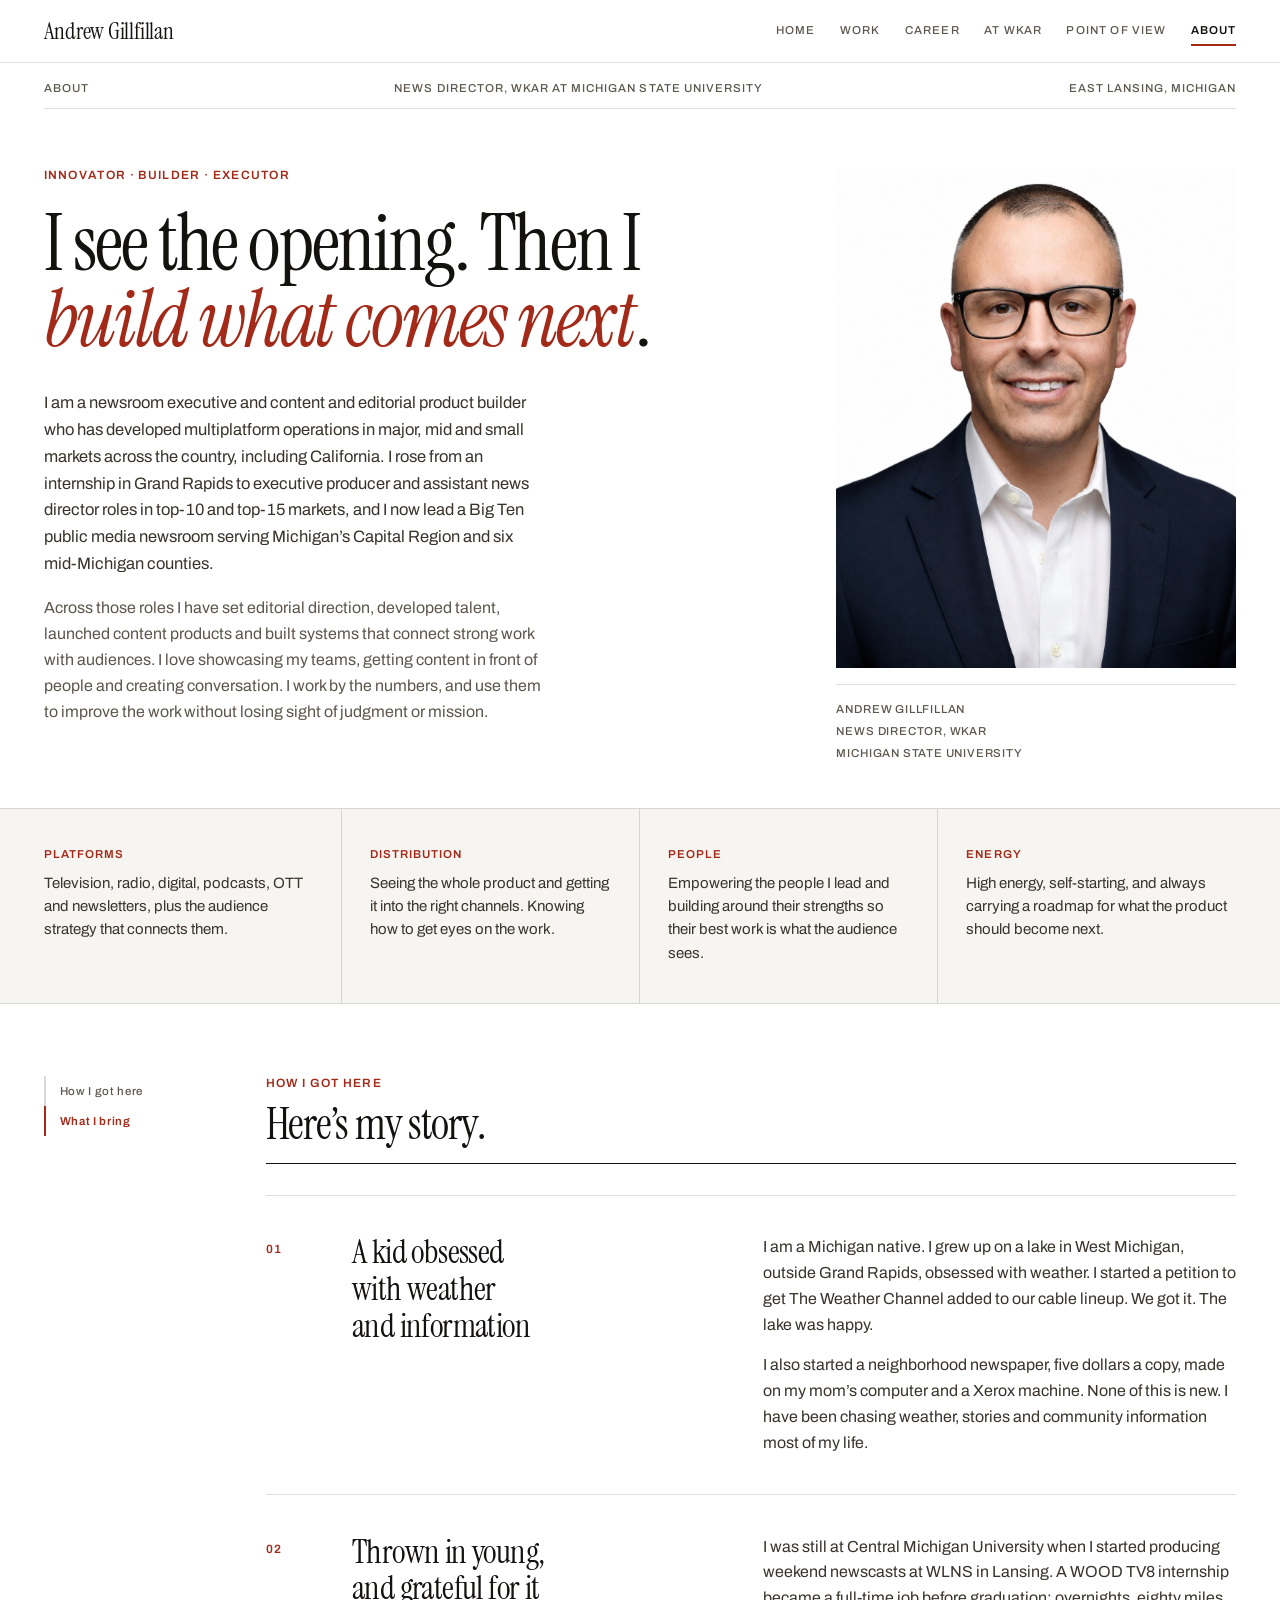
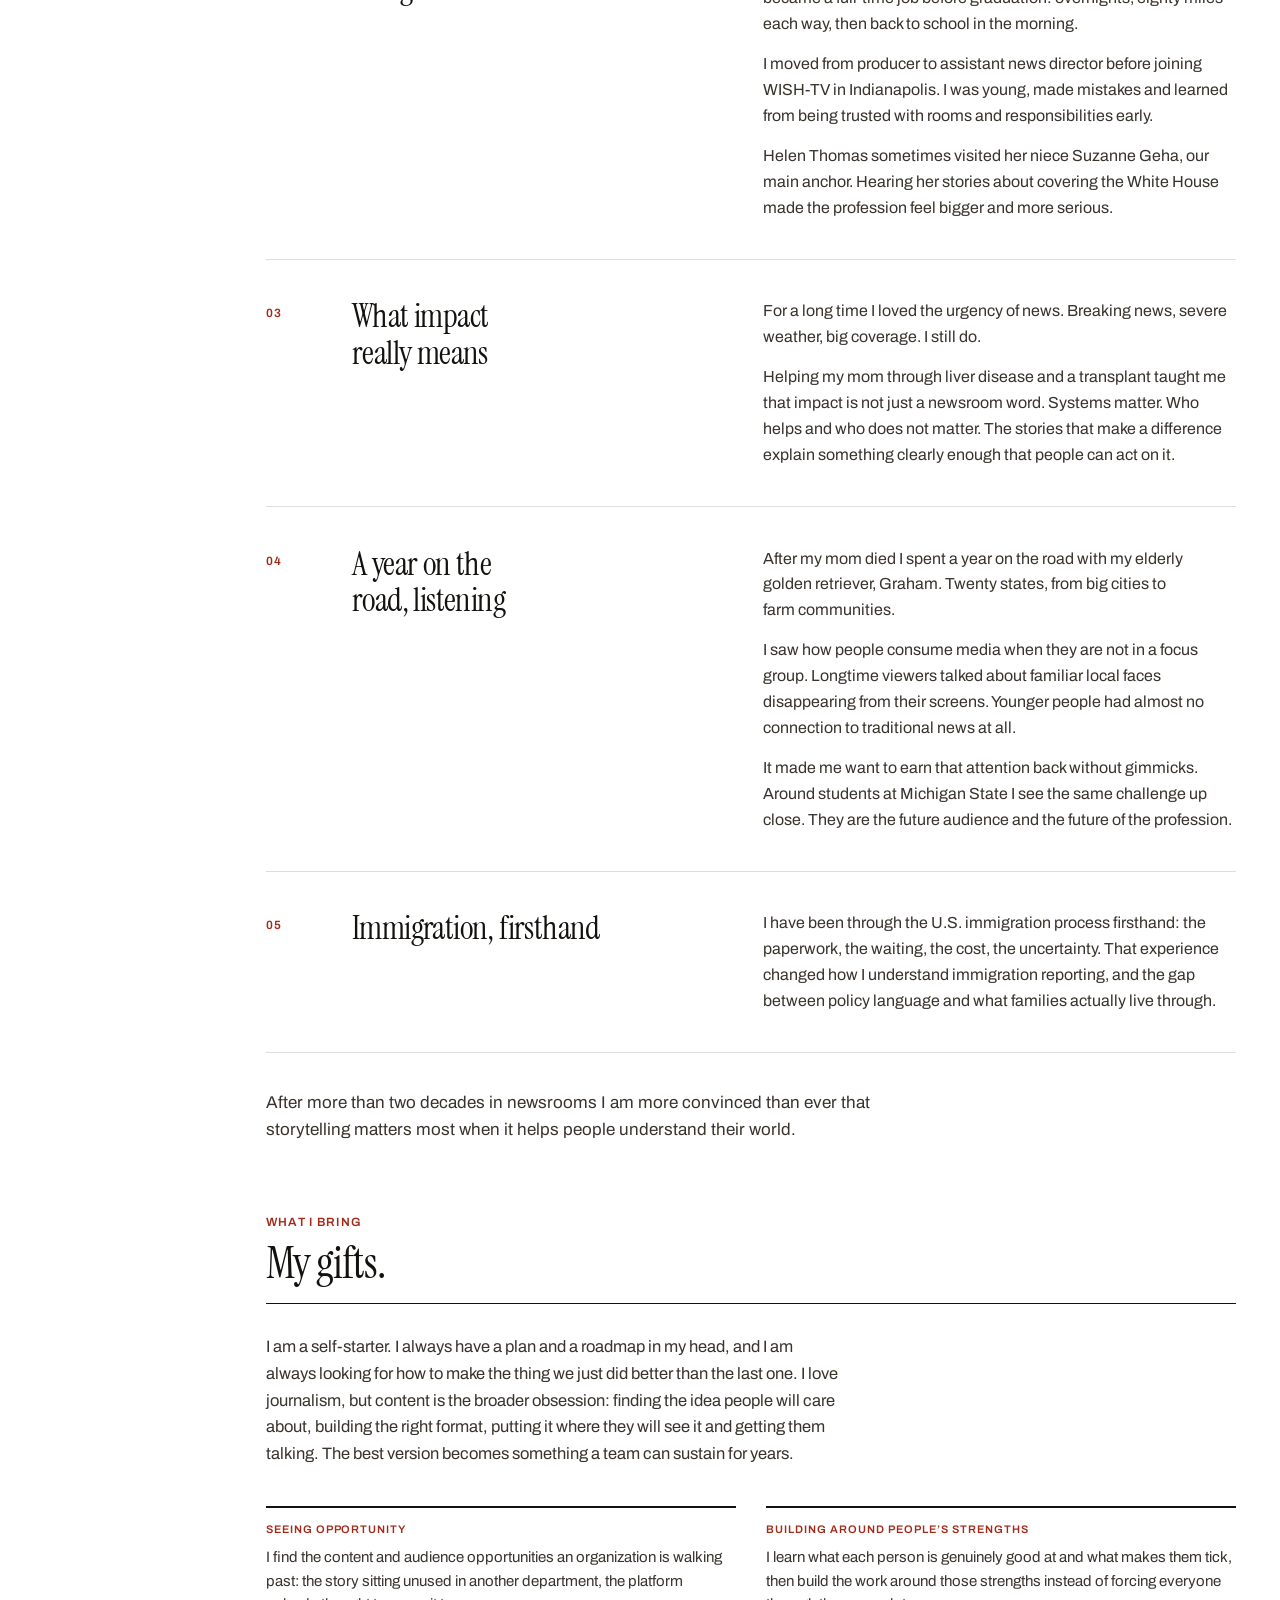
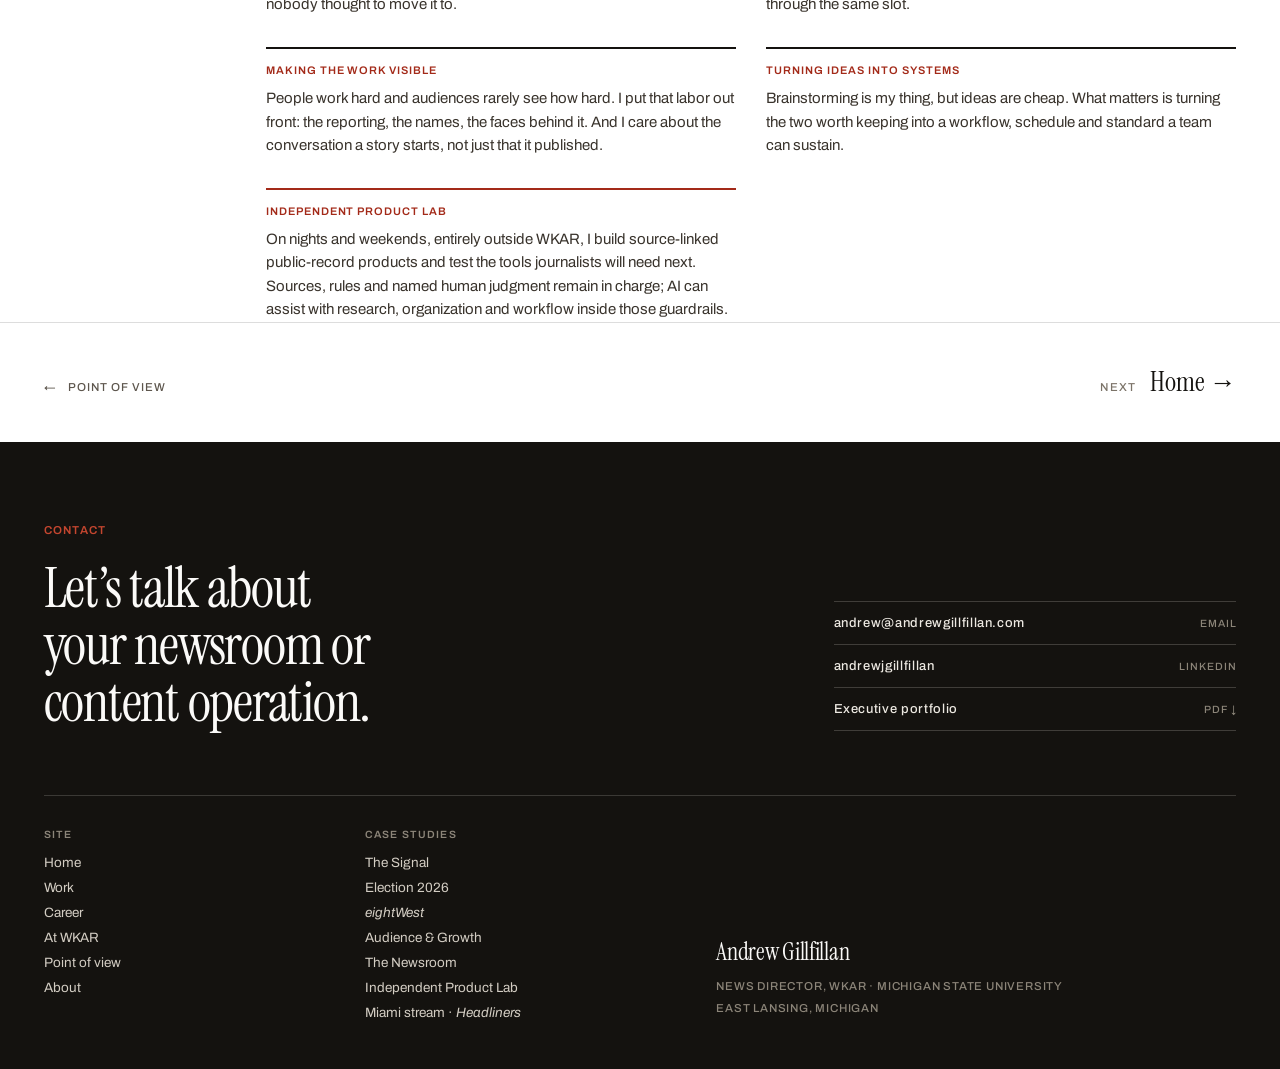
==== about.html @ c8087a28 "Fix silent rendering bugs and cut image weight by 65% Bugs that rendered wrong without throwing any " ====
<!DOCTYPE html>

<html lang="en">
<head>
<meta charset="utf-8"/>
<meta content="width=device-width, initial-scale=1" name="viewport"/>
<title>About Andrew Gillfillan | Content &amp; Editorial Product Leader</title>
<meta content="Andrew (Andy) Gillfillan is a newsroom executive and content and editorial product leader with more than two decades building products, teams and audiences." name="description"/>
<meta content="Andrew Gillfillan" name="author"/>
<meta content="#14120F" name="theme-color"/>
<meta content="profile" property="og:type"/>
<meta content="Andrew Gillfillan" property="og:site_name"/>
<meta content="About Andrew Gillfillan | Content &amp; Editorial Product Leader" property="og:title"/>
<meta content="Newsroom executive and content and editorial product leader who turns ideas into durable shows, streams, newsletters, teams and audience systems." property="og:description"/>
<meta content="https://raw.githubusercontent.com/grahamandgoldadmin/andrewgillfillan-com/main/assets/social/andrew-gillfillan-share.jpg" property="og:image"/>
<meta content="summary_large_image" name="twitter:card"/>
<link href="favicon.svg" rel="icon" type="image/svg+xml"/>
<link href="https://fonts.googleapis.com" rel="preconnect"/>
<link crossorigin="" href="https://fonts.gstatic.com" rel="preconnect"/>
<link href="https://fonts.googleapis.com/css2?family=Instrument+Serif:ital@0;1&amp;family=Archivo:wght@400;500;600&amp;display=swap" rel="stylesheet"/>
<style>
*{box-sizing:border-box}
html,body{margin:0;padding:0}
html{scroll-behavior:smooth}
body{background:#fff;color:#14120F;font-family:Archivo,Helvetica,Arial,sans-serif;-webkit-font-smoothing:antialiased;text-rendering:optimizeLegibility}
img{display:block;max-width:100%}
a{color:inherit;text-decoration:none;transition:color .2s ease,border-color .2s ease,opacity .2s ease}
a:hover{color:#A32A19}
nav::-webkit-scrollbar{display:none}
::selection{background:#14120F;color:#fff}
a:focus-visible,button:focus-visible,[role=button]:focus-visible{outline:3px solid #A32A19;outline-offset:3px}
@media (prefers-reduced-motion: reduce){html{scroll-behavior:auto}}
</style>
<meta content="index,follow,max-image-preview:large,max-snippet:-1" name="robots"/>
<meta content="Andrew Gillfillan, Andy Gillfillan, newsroom executive, news director, content strategy, content product builder, editorial product builder, audience development, multiplatform distribution, newsroom leadership, digital growth, newsletters, streaming news, public media, WKAR, Michigan State University" name="keywords"/>
<link href="https://www.andrewgillfillan.com/about.html" rel="canonical"/>
<meta content="https://www.andrewgillfillan.com/about.html" property="og:url"/>
<meta content="en_US" property="og:locale"/>
<meta content="Andrew Gillfillan with breaking-news coverage from Florida, California and Miami" property="og:image:alt"/>
<meta content="About Andrew Gillfillan | Content &amp; Editorial Product Leader" name="twitter:title"/>
<meta content="Newsroom executive and content and editorial product leader who turns ideas into durable shows, streams, newsletters, teams and audience systems." name="twitter:description"/>
<meta content="https://raw.githubusercontent.com/grahamandgoldadmin/andrewgillfillan-com/main/assets/social/andrew-gillfillan-share.jpg" name="twitter:image"/>
<link href="apple-touch-icon.png" rel="apple-touch-icon" sizes="180x180"/>
<link href="site.webmanifest" rel="manifest"/>
<link href="assets/mobile-site.css?v=2" rel="stylesheet"/>
<script type="application/ld+json">{"@context":"https://schema.org","@type":"ProfilePage","@id":"https://www.andrewgillfillan.com/about.html#profile","url":"https://www.andrewgillfillan.com/about.html","name":"About Andrew Gillfillan","dateModified":"2026-08-24","inLanguage":"en-US","mainEntity":{"@type":"Person","@id":"https://www.andrewgillfillan.com/#andrew-gillfillan","name":"Andrew Gillfillan","alternateName":["Andy Gillfillan","Andrew J. Gillfillan"],"givenName":"Andrew","jobTitle":["News Director","Newsroom Executive","Content and Editorial Product Builder"],"email":"mailto:andrew@andrewgillfillan.com","url":"https://www.andrewgillfillan.com/","image":"https://www.andrewgillfillan.com/assets/andrew/headshot-web.jpg","description":"Newsroom executive and content and editorial product leader with more than two decades building durable shows, streams, newsletters, teams, audience strategies and reporting products.","sameAs":["https://www.linkedin.com/in/andrewjgillfillan"],"worksFor":{"@type":"Organization","name":"WKAR at Michigan State University","parentOrganization":{"@type":"CollegeOrUniversity","name":"Michigan State University"}},"alumniOf":{"@type":"CollegeOrUniversity","name":"Central Michigan University"},"address":{"@type":"PostalAddress","addressLocality":"East Lansing","addressRegion":"MI","addressCountry":"US"},"hasOccupation":[{"@type":"Occupation","name":"News Director"},{"@type":"Occupation","name":"Newsroom Executive"},{"@type":"Occupation","name":"Content and Editorial Product Builder"}],"knowsAbout":["Content strategy","Content product development","Editorial product development","Multiplatform distribution","Audience development","Digital audience growth","Newsroom leadership","Newsroom transformation","Editorial operations","Talent development","Newsletter strategy","Streaming news","Election coverage","Breaking news","Public media","Data journalism","Public-record systems"]}}</script>
<meta content="Andrew Gillfillan with breaking-news coverage from Florida, California and Miami" name="twitter:image:alt"/><meta content="https://raw.githubusercontent.com/grahamandgoldadmin/andrewgillfillan-com/main/assets/social/andrew-gillfillan-share.jpg" property="og:image:secure_url"/><meta content="1200" property="og:image:width"/><meta content="630" property="og:image:height"/><meta content="image/jpeg" property="og:image:type"/><style id="ag-production-styles">.ag-skip-link:focus{left:clamp(18px,3.4vw,64px)!important;top:11px!important}
@media(max-width:700px){[data-section-nav]{display:none!important}}
@media(max-width:700px){.ag-primary-nav-shell{flex-wrap:wrap!important;align-items:flex-end!important;gap:3px!important;padding-top:12px!important;min-height:0!important}.ag-primary-nav-shell>a{width:100%;font-size:20px!important}.ag-primary-nav{width:100%;justify-content:space-between!important;gap:0!important;overflow:visible!important;font-size:9px!important;letter-spacing:.055em!important}.ag-primary-nav a{padding:9px 1px 10px!important}.ag-primary-nav-shell::after{display:none!important}.ag-page-meta,.ag-election-attributes{display:none!important}}
@media(max-width:700px){.ag-about-summary{display:none!important}.ag-about-hero-copy p:nth-of-type(3){display:none!important}.ag-about-story-item p:nth-of-type(n+2){display:none!important}.ag-about-story-item{padding:22px 0!important}.ag-about-story-list{margin-top:18px!important}.ag-about-gifts{padding-top:38px!important}.ag-about-gifts-grid{grid-template-columns:1fr 1fr!important;gap:18px 16px!important}.ag-about-gifts-grid>div{padding-top:11px!important}.ag-about-gifts-grid>div p:last-child{font-size:13.5px!important;line-height:1.48!important}.ag-about-contact{padding-top:42px!important}}
.ag-hover-1:hover{color:#A32A19}
.ag-hover-2:hover{color:#A32A19}
.ag-hover-3:hover{color:#A32A19}
.ag-hover-4:hover{color:#A32A19}
.ag-hover-5:hover{color:#A32A19}
.ag-hover-6:hover{color:#A32A19}
.ag-hover-7:hover{color:#A32A19}
.ag-hover-8:hover{color:#A32A19}
.ag-hover-9:hover{color:#A32A19}
.ag-hover-10:hover{color:#A32A19}
.ag-hover-11:hover{color:#A32A19; border-bottom-color:#A32A19}
.ag-hover-12:hover{background:#A32A19}
.ag-hover-13:hover{border-color:#A32A19; color:#A32A19}
.ag-hover-14:hover{border-color:#A32A19; color:#A32A19}
.ag-hover-15:hover{color:#A32A19}
.ag-hover-16:hover{color:#A32A19}
.ag-hover-17:hover{color:#E0785F}
.ag-hover-18:hover{color:#E0785F}
.ag-hover-19:hover{color:#E0785F}
.ag-hover-20:hover{color:#fff}
.ag-hover-21:hover{color:#fff}
.ag-hover-22:hover{color:#fff}
.ag-hover-23:hover{color:#fff}
.ag-hover-24:hover{color:#fff}
.ag-hover-25:hover{color:#fff}
.ag-hover-26:hover{color:#fff}
.ag-hover-27:hover{color:#fff}
.ag-hover-28:hover{color:#fff}
.ag-hover-29:hover{color:#fff}
.ag-hover-30:hover{color:#fff}
.ag-hover-31:hover{color:#fff}
.ag-after-1::after{content:''; position:absolute; right:0; top:1px; bottom:1px; width:clamp(0px,4vw,34px); pointer-events:none; background:linear-gradient(to right, rgba(255,255,255,0), rgba(255,255,255,.96))}</style></head>
<body class="ag-page-about">
<header style="position:sticky; top:0; z-index:800; background:rgba(255,255,255,.94); backdrop-filter:saturate(140%) blur(8px); -webkit-backdrop-filter:saturate(140%) blur(8px); border-bottom:1px solid rgba(20,18,15,.14);">
<a class="ag-skip-link" href="#main" style="position:absolute; left:-9999px; top:0; background:#14120F; color:#fff; padding:10px 16px; font-size:12px; letter-spacing:.08em; text-transform:uppercase;">Skip to content</a>
<div class="ag-primary-nav-shell ag-after-1" style="position:relative; max-width:1600px; margin:0 auto; padding:0 clamp(18px,3.4vw,64px); display:flex; align-items:center; justify-content:space-between; gap:clamp(12px,2vw,24px); min-height:62px;">
<a href="index.html" style="font-family:'Instrument Serif',Georgia,serif; font-size:clamp(17px,4.3vw,23px); letter-spacing:-.01em; line-height:1; white-space:nowrap; flex:0 0 auto;">Andrew Gillfillan</a>
<nav aria-label="Primary" class="ag-primary-nav" style="display:flex; align-items:center; gap:clamp(11px,1.9vw,30px); overflow-x:auto; -ms-overflow-style:none; scrollbar-width:none; font-size:11.5px; font-weight:500; letter-spacing:.1em; text-transform:uppercase;">
<a class="ag-hover-1" href="index.html" style="white-space:nowrap; padding:8px 0; border-bottom:2px solid transparent; color:#5D564D;">Home</a>
<a class="ag-hover-2" href="work.html" style="white-space:nowrap; padding:8px 0; border-bottom:2px solid transparent; color:#5D564D;">Work</a>
<a class="ag-hover-4" href="career.html" style="white-space:nowrap; padding:8px 0; border-bottom:2px solid transparent; color:#5D564D;">Career</a>
<a class="ag-hover-3" href="at-wkar.html" style="white-space:nowrap; padding:8px 0; border-bottom:2px solid transparent; color:#5D564D;">At WKAR</a>

<a class="ag-hover-5" href="point-of-view.html" style="white-space:nowrap; padding:8px 0; border-bottom:2px solid transparent; color:#5D564D;">Point of view</a>
<a aria-current="page" class="ag-hover-6" href="about.html" style="white-space:nowrap; padding:8px 0; border-bottom:2px solid #A32A19; color:#14120F; font-weight:600;">About</a>
</nav>
</div>
</header>
<main id="main">
<section style="max-width:1600px; margin:0 auto; padding:clamp(13px,1.5vw,20px) clamp(18px,3.4vw,64px) 0;">
<div class="ag-page-meta" style="display:flex; flex-wrap:wrap; justify-content:space-between; gap:10px 28px; padding-bottom:14px; border-bottom:1px solid rgba(20,18,15,.14); font-size:11.5px; font-weight:500; letter-spacing:.09em; text-transform:uppercase; color:#5D564D;">
<span>About</span><span>News director, WKAR at Michigan State University</span><span>East Lansing, Michigan</span>
</div>
<div style="display:flex; flex-wrap:wrap; gap:clamp(30px,4.4vw,80px); padding:clamp(34px,4.6vw,76px) 0 clamp(28px,3.4vw,52px); align-items:flex-start;">
<div class="ag-about-hero-copy" style="flex:3 1 480px; min-width:0;">
<p style="margin:0; font-size:12px; font-weight:600; letter-spacing:.11em; text-transform:uppercase; color:#A32A19;">Innovator · Builder · Executor</p>
<h1 style="margin:clamp(16px,1.9vw,28px) 0 0; font-family:'Instrument Serif',Georgia,serif; font-weight:400; font-size:clamp(44px,6.2vw,102px); line-height:.95; letter-spacing:-.024em; text-wrap:balance;">I see the opening. Then I <em style="color:#A32A19;">build what comes next</em>.</h1>
<p style="margin:clamp(22px,2.6vw,36px) 0 0; max-width:56ch; font-size:clamp(16.5px,1.12vw,19.5px); line-height:1.62; color:#39332C; text-wrap:pretty;">I am a newsroom executive and content and editorial product builder who has developed multiplatform operations in major, mid and small markets across the country, including California. I rose from an internship in Grand Rapids to executive producer and assistant news director roles in top-10 and top-15 markets, and I now lead a Big Ten public media newsroom serving Michigan’s Capital Region and six mid-Michigan counties.</p>
<p style="margin:18px 0 0; max-width:56ch; font-size:16px; line-height:1.62; color:#5D564D; text-wrap:pretty;">Across those roles I have set editorial direction, developed talent, launched content products and built systems that connect strong work with audiences. I love showcasing my teams, getting content in front of people and creating conversation. I work by the numbers, and use them to improve the work without losing sight of judgment or mission.</p>
</div>
<div style="flex:2 1 280px; min-width:0; max-width:400px;">
<img alt="Andrew Gillfillan" decoding="async" loading="lazy" src="assets/andrew/headshot-web.jpg" style="width:100%; aspect-ratio:4/5; object-fit:cover; object-position:center 14%;" width="1128" height="1394"/>
<p style="margin:16px 0 0; padding-top:14px; border-top:1px solid rgba(20,18,15,.14); font-size:11.5px; font-weight:500; letter-spacing:.07em; text-transform:uppercase; color:#5D564D; line-height:1.9;">Andrew Gillfillan<br/>News Director, WKAR<br/>Michigan State University</p>
</div>
</div>
</section>
<section class="ag-about-summary" data-reveal="" style="border-top:1px solid rgba(20,18,15,.14); border-bottom:1px solid rgba(20,18,15,.14); background:#F7F5F1;">
<div style="max-width:1600px; margin:0 auto; padding:0 clamp(18px,3.4vw,64px); display:flex; flex-wrap:wrap;">
<div style="flex:1 1 200px; min-width:0; padding:clamp(26px,3vw,44px) clamp(18px,2.2vw,36px) clamp(26px,3vw,44px) 0; border-right:1px solid rgba(20,18,15,.14);">
<p style="margin:0; font-size:11.5px; font-weight:600; letter-spacing:.09em; text-transform:uppercase; color:#A32A19;">Platforms</p>
<p style="margin:12px 0 0; font-size:15px; line-height:1.56; color:#39332C;">Television, radio, digital, podcasts, OTT and newsletters, plus the audience strategy that connects them.</p>
</div>
<div style="flex:1 1 200px; min-width:0; padding:clamp(26px,3vw,44px) clamp(18px,2.2vw,36px); border-right:1px solid rgba(20,18,15,.14);">
<p style="margin:0; font-size:11.5px; font-weight:600; letter-spacing:.09em; text-transform:uppercase; color:#A32A19;">Distribution</p>
<p style="margin:12px 0 0; font-size:15px; line-height:1.56; color:#39332C;">Seeing the whole product and getting it into the right channels. Knowing how to get eyes on the work.</p>
</div>
<div style="flex:1 1 200px; min-width:0; padding:clamp(26px,3vw,44px) clamp(18px,2.2vw,36px); border-right:1px solid rgba(20,18,15,.14);">
<p style="margin:0; font-size:11.5px; font-weight:600; letter-spacing:.09em; text-transform:uppercase; color:#A32A19;">People</p>
<p style="margin:12px 0 0; font-size:15px; line-height:1.56; color:#39332C;">Empowering the people I lead and building around their strengths so their best work is what the audience sees.</p>
</div>
<div style="flex:1 1 200px; min-width:0; padding:clamp(26px,3vw,44px) 0 clamp(26px,3vw,44px) clamp(18px,2.2vw,36px);">
<p style="margin:0; font-size:11.5px; font-weight:600; letter-spacing:.09em; text-transform:uppercase; color:#A32A19;">Energy</p>
<p style="margin:12px 0 0; font-size:15px; line-height:1.56; color:#39332C;">High energy, self-starting, and always carrying a roadmap for what the product should become next.</p>
</div>
</div>
</section>
<div style="max-width:1600px; margin:0 auto; padding:0 clamp(18px,3.4vw,64px); display:flex; flex-wrap:wrap; gap:clamp(28px,3.6vw,68px);">
<nav aria-label="On this page" data-section-nav="" style="flex:0 1 176px; min-width:150px; position:sticky; top:78px; align-self:flex-start; padding-top:clamp(46px,5.6vw,92px); display:flex; flex-direction:column; font-size:11.5px; font-weight:500; letter-spacing:.06em;">
<a class="ag-hover-7" href="#story" style="padding:9px 0 9px 14px; border-left:2px solid rgba(20,18,15,.16); color:#5D564D;">How I got here</a>
<a class="ag-hover-9" href="#gifts" style="padding:9px 0 9px 14px; border-left:2px solid rgba(20,18,15,.16); color:#5D564D;">What I bring</a>
</nav>
<div style="flex:1 1 620px; min-width:0;">
<section id="story" style="padding-top:clamp(46px,5.6vw,92px);">
<div data-reveal="" style="border-bottom:1px solid #14120F; padding-bottom:16px;">
<p style="margin:0; font-size:12px; font-weight:600; letter-spacing:.11em; text-transform:uppercase; color:#A32A19;">How I got here</p>
<h2 style="margin:12px 0 0; font-family:'Instrument Serif',Georgia,serif; font-weight:400; font-size:clamp(30px,3.4vw,52px); line-height:1.04; letter-spacing:-.02em; max-width:24ch; text-wrap:balance;">Here’s my story.</h2>
</div>
<div class="ag-about-story-list" style="margin-top:clamp(20px,2.4vw,32px);">
<div class="ag-about-story-item" data-reveal="" style="display:flex; flex-wrap:wrap; gap:clamp(20px,3vw,52px); padding:clamp(26px,3vw,42px) 0; border-top:1px solid rgba(20,18,15,.14);">
<div style="flex:0 0 auto; width:48px; font-size:12px; font-weight:600; letter-spacing:.09em; color:#A32A19; padding-top:8px;">01</div>
<div style="flex:1 1 240px; min-width:0;"><h3 style="margin:0; font-family:'Instrument Serif',Georgia,serif; font-weight:400; font-size:clamp(24px,2.6vw,38px); line-height:1.1; letter-spacing:-.018em; max-width:18ch; text-wrap:balance;">A kid obsessed with weather and information</h3></div>
<div style="flex:1 1 340px; min-width:0;"><p style="margin:0 0 0; max-width:56ch; font-size:16px; line-height:1.62; color:#39332C; text-wrap:pretty;">I am a Michigan native. I grew up on a lake in West Michigan, outside Grand Rapids, obsessed with weather. I started a petition to get The Weather Channel added to our cable lineup. We got it. The lake was happy.</p><p style="margin:14px 0 0; max-width:56ch; font-size:16px; line-height:1.62; color:#39332C; text-wrap:pretty;">I also started a neighborhood newspaper, five dollars a copy, made on my mom’s computer and a Xerox machine. None of this is new. I have been chasing weather, stories and community information most of my life.</p></div>
</div>
<div class="ag-about-story-item" data-reveal="" style="display:flex; flex-wrap:wrap; gap:clamp(20px,3vw,52px); padding:clamp(26px,3vw,42px) 0; border-top:1px solid rgba(20,18,15,.14);">
<div style="flex:0 0 auto; width:48px; font-size:12px; font-weight:600; letter-spacing:.09em; color:#A32A19; padding-top:8px;">02</div>
<div style="flex:1 1 240px; min-width:0;"><h3 style="margin:0; font-family:'Instrument Serif',Georgia,serif; font-weight:400; font-size:clamp(24px,2.6vw,38px); line-height:1.1; letter-spacing:-.018em; max-width:18ch; text-wrap:balance;">Thrown in young, and grateful for it</h3></div>
<div style="flex:1 1 340px; min-width:0;"><p style="margin:0 0 0; max-width:56ch; font-size:16px; line-height:1.62; color:#39332C; text-wrap:pretty;">I was still at Central Michigan University when I started producing weekend newscasts at WLNS in Lansing. A WOOD TV8 internship became a full-time job before graduation: overnights, eighty miles each way, then back to school in the morning.</p><p style="margin:14px 0 0; max-width:56ch; font-size:16px; line-height:1.62; color:#39332C; text-wrap:pretty;">I moved from producer to assistant news director before joining WISH-TV in Indianapolis. I was young, made mistakes and learned from being trusted with rooms and responsibilities early.</p><p style="margin:14px 0 0; max-width:56ch; font-size:16px; line-height:1.62; color:#39332C; text-wrap:pretty;">Helen Thomas sometimes visited her niece Suzanne Geha, our main anchor. Hearing her stories about covering the White House made the profession feel bigger and more serious.</p></div>
</div>
<div class="ag-about-story-item" data-reveal="" style="display:flex; flex-wrap:wrap; gap:clamp(20px,3vw,52px); padding:clamp(26px,3vw,42px) 0; border-top:1px solid rgba(20,18,15,.14);">
<div style="flex:0 0 auto; width:48px; font-size:12px; font-weight:600; letter-spacing:.09em; color:#A32A19; padding-top:8px;">03</div>
<div style="flex:1 1 240px; min-width:0;"><h3 style="margin:0; font-family:'Instrument Serif',Georgia,serif; font-weight:400; font-size:clamp(24px,2.6vw,38px); line-height:1.1; letter-spacing:-.018em; max-width:18ch; text-wrap:balance;">What impact really means</h3></div>
<div style="flex:1 1 340px; min-width:0;"><p style="margin:0 0 0; max-width:56ch; font-size:16px; line-height:1.62; color:#39332C; text-wrap:pretty;">For a long time I loved the urgency of news. Breaking news, severe weather, big coverage. I still do.</p><p style="margin:14px 0 0; max-width:56ch; font-size:16px; line-height:1.62; color:#39332C; text-wrap:pretty;">Helping my mom through liver disease and a transplant taught me that impact is not just a newsroom word. Systems matter. Who helps and who does not matter. The stories that make a difference explain something clearly enough that people can act on it.</p></div>
</div>
<div class="ag-about-story-item" data-reveal="" style="display:flex; flex-wrap:wrap; gap:clamp(20px,3vw,52px); padding:clamp(26px,3vw,42px) 0; border-top:1px solid rgba(20,18,15,.14);">
<div style="flex:0 0 auto; width:48px; font-size:12px; font-weight:600; letter-spacing:.09em; color:#A32A19; padding-top:8px;">04</div>
<div style="flex:1 1 240px; min-width:0;"><h3 style="margin:0; font-family:'Instrument Serif',Georgia,serif; font-weight:400; font-size:clamp(24px,2.6vw,38px); line-height:1.1; letter-spacing:-.018em; max-width:18ch; text-wrap:balance;">A year on the road, listening</h3></div>
<div style="flex:1 1 340px; min-width:0;"><p style="margin:0 0 0; max-width:56ch; font-size:16px; line-height:1.62; color:#39332C; text-wrap:pretty;">After my mom died I spent a year on the road with my elderly golden retriever, Graham. Twenty states, from big cities to farm communities.</p><p style="margin:14px 0 0; max-width:56ch; font-size:16px; line-height:1.62; color:#39332C; text-wrap:pretty;">I saw how people consume media when they are not in a focus group. Longtime viewers talked about familiar local faces disappearing from their screens. Younger people had almost no connection to traditional news at all.</p><p style="margin:14px 0 0; max-width:56ch; font-size:16px; line-height:1.62; color:#39332C; text-wrap:pretty;">It made me want to earn that attention back without gimmicks. Around students at Michigan State I see the same challenge up close. They are the future audience and the future of the profession.</p></div>
</div>
<div class="ag-about-story-item" data-reveal="" style="display:flex; flex-wrap:wrap; gap:clamp(20px,3vw,52px); padding:clamp(26px,3vw,42px) 0; border-top:1px solid rgba(20,18,15,.14);">
<div style="flex:0 0 auto; width:48px; font-size:12px; font-weight:600; letter-spacing:.09em; color:#A32A19; padding-top:8px;">05</div>
<div style="flex:1 1 240px; min-width:0;"><h3 style="margin:0; font-family:'Instrument Serif',Georgia,serif; font-weight:400; font-size:clamp(24px,2.6vw,38px); line-height:1.1; letter-spacing:-.018em; max-width:18ch; text-wrap:balance;">Immigration, firsthand</h3></div>
<div style="flex:1 1 340px; min-width:0;"><p style="margin:0 0 0; max-width:56ch; font-size:16px; line-height:1.62; color:#39332C; text-wrap:pretty;">I have been through the U.S. immigration process firsthand: the paperwork, the waiting, the cost, the uncertainty. That experience changed how I understand immigration reporting, and the gap between policy language and what families actually live through.</p></div>
</div>
<div style="border-top:1px solid rgba(20,18,15,.14); padding-top:clamp(24px,2.8vw,38px);">
<p style="margin:0; max-width:64ch; font-size:clamp(17px,1.15vw,20px); line-height:1.6; color:#39332C; text-wrap:pretty;">After more than two decades in newsrooms I am more convinced than ever that storytelling matters most when it helps people understand their world.</p>
</div>
</div>
</section>
<section class="ag-about-gifts" id="gifts" style="padding-top:clamp(46px,5.6vw,88px);">
<div data-reveal="" style="border-bottom:1px solid #14120F; padding-bottom:16px;">
<p style="margin:0; font-size:12px; font-weight:600; letter-spacing:.11em; text-transform:uppercase; color:#A32A19;">What I bring</p>
<h2 style="margin:12px 0 0; font-family:'Instrument Serif',Georgia,serif; font-weight:400; font-size:clamp(30px,3.4vw,52px); line-height:1.04; letter-spacing:-.02em; max-width:24ch; text-wrap:balance;">My gifts.</h2>
</div>
<p data-reveal="" style="margin:clamp(20px,2.4vw,32px) 0 0; max-width:64ch; font-size:clamp(16.5px,1.1vw,19px); line-height:1.62; color:#39332C; text-wrap:pretty;">I am a self-starter. I always have a plan and a roadmap in my head, and I am always looking for how to make the thing we just did better than the last one. I love journalism, but content is the broader obsession: finding the idea people will care about, building the right format, putting it where they will see it and getting them talking. The best version becomes something a team can sustain for years.</p>
<div class="ag-about-gifts-grid" data-reveal="" style="display:grid; grid-template-columns:repeat(auto-fit,minmax(min(100%,330px),1fr)); gap:clamp(22px,2.4vw,40px); margin-top:clamp(26px,3vw,44px);">
<div style="border-top:2px solid #14120F; padding-top:15px;"><p style="margin:0; font-size:11px; font-weight:600; letter-spacing:.09em; text-transform:uppercase; color:#A32A19;">Seeing opportunity</p><p style="margin:11px 0 0; font-size:15px; line-height:1.56; color:#39332C;">I find the content and audience opportunities an organization is walking past: the story sitting unused in another department, the platform nobody thought to move it to.</p></div>
<div style="border-top:2px solid #14120F; padding-top:15px;"><p style="margin:0; font-size:11px; font-weight:600; letter-spacing:.09em; text-transform:uppercase; color:#A32A19;">Building around people’s strengths</p><p style="margin:11px 0 0; font-size:15px; line-height:1.56; color:#39332C;">I learn what each person is genuinely good at and what makes them tick, then build the work around those strengths instead of forcing everyone through the same slot.</p></div>
<div style="border-top:2px solid #14120F; padding-top:15px;"><p style="margin:0; font-size:11px; font-weight:600; letter-spacing:.09em; text-transform:uppercase; color:#A32A19;">Making the work visible</p><p style="margin:11px 0 0; font-size:15px; line-height:1.56; color:#39332C;">People work hard and audiences rarely see how hard. I put that labor out front: the reporting, the names, the faces behind it. And I care about the conversation a story starts, not just that it published.</p></div>
<div style="border-top:2px solid #14120F; padding-top:15px;"><p style="margin:0; font-size:11px; font-weight:600; letter-spacing:.09em; text-transform:uppercase; color:#A32A19;">Turning ideas into systems</p><p style="margin:11px 0 0; font-size:15px; line-height:1.56; color:#39332C;">Brainstorming is my thing, but ideas are cheap. What matters is turning the two worth keeping into a workflow, schedule and standard a team can sustain.</p></div>
<div style="border-top:2px solid #A32A19; padding-top:15px;"><p style="margin:0; font-size:11px; font-weight:600; letter-spacing:.09em; text-transform:uppercase; color:#A32A19;">Independent Product Lab</p><p style="margin:11px 0 0; font-size:15px; line-height:1.56; color:#39332C;">On nights and weekends, entirely outside WKAR, I build source-linked public-record products and test the tools journalists will need next. Sources, rules and named human judgment remain in charge; AI can assist with research, organization and workflow inside those guardrails.</p></div>
</div>
</section>
</div>
</div>
</main>
<div>
<div style="max-width:1600px; margin:0 auto; padding:clamp(30px,3.6vw,52px) clamp(18px,3.4vw,64px); border-top:1px solid rgba(20,18,15,.14); display:flex; flex-wrap:wrap; align-items:baseline; justify-content:space-between; gap:18px 32px;">
<a class="ag-hover-15" href="point-of-view.html" style="display:flex; align-items:baseline; gap:11px; font-size:11.5px; font-weight:500; letter-spacing:.09em; text-transform:uppercase; color:#5D564D;"><span aria-hidden="true">←</span>Point of view</a>
<a class="ag-hover-16" href="index.html" style="display:flex; align-items:baseline; gap:14px; text-align:right;">
<span style="font-size:11.5px; font-weight:500; letter-spacing:.09em; text-transform:uppercase; color:#7B7368;">Next</span>
<span style="font-family:'Instrument Serif',Georgia,serif; font-size:clamp(22px,2.1vw,30px); line-height:1;">Home →</span>
</a>
</div>
<footer style="background:#14120F; color:#EDE9E2;">
<div style="max-width:1600px; margin:0 auto; padding:clamp(52px,6.4vw,104px) clamp(18px,3.4vw,64px) clamp(34px,3.8vw,56px);">
<div style="display:flex; flex-wrap:wrap; gap:clamp(32px,5vw,88px); align-items:flex-end;">
<div style="flex:2 1 440px; min-width:0;">
<p style="margin:0; font-size:11.5px; font-weight:600; letter-spacing:.11em; text-transform:uppercase; color:#C4462F;">Contact</p>
<p style="margin:clamp(16px,1.8vw,26px) 0 0; font-family:'Instrument Serif',Georgia,serif; font-size:clamp(34px,4.4vw,68px); line-height:1.02; letter-spacing:-.022em; max-width:17ch; text-wrap:balance; color:#FBFAF8;">Let’s talk about your newsroom or content operation.</p>
</div>
<div style="flex:1 1 260px; min-width:0; display:flex; flex-direction:column; gap:0; font-size:13px; font-weight:500; letter-spacing:.05em;">
<a class="ag-hover-17" href="mailto:andrew@andrewgillfillan.com" style="padding:14px 0; border-top:1px solid rgba(237,233,226,.2); display:flex; justify-content:space-between; align-items:baseline; gap:16px;"><span>andrew@andrewgillfillan.com</span><span style="font-size:10.5px; letter-spacing:.09em; text-transform:uppercase; color:#8C8579;">Email</span></a>
<a class="ag-hover-18" href="https://www.linkedin.com/in/andrewjgillfillan" style="padding:14px 0; border-top:1px solid rgba(237,233,226,.2); display:flex; justify-content:space-between; align-items:baseline; gap:16px;"><span>andrewjgillfillan</span><span style="font-size:10.5px; letter-spacing:.09em; text-transform:uppercase; color:#8C8579;">LinkedIn</span></a>
<a aria-label="Executive portfolio PDF ↓ (opens in a new tab)" class="ag-hover-19" href="assets/docs/Andrew_Gillfillan_Executive_Portfolio.pdf" rel="noopener noreferrer" style="padding:14px 0; border-top:1px solid rgba(237,233,226,.2); border-bottom:1px solid rgba(237,233,226,.2); display:flex; justify-content:space-between; align-items:baseline; gap:16px;" target="_blank"><span>Executive portfolio</span><span style="font-size:10.5px; letter-spacing:.09em; text-transform:uppercase; color:#8C8579;">PDF ↓</span></a>
</div>
</div>
<div style="display:flex; flex-wrap:wrap; gap:clamp(28px,4vw,72px); margin-top:clamp(44px,5vw,84px); padding-top:clamp(24px,2.6vw,36px); border-top:1px solid rgba(237,233,226,.18);">
<div style="flex:1 1 160px;">
<p style="margin:0 0 15px; font-size:10.5px; font-weight:600; letter-spacing:.11em; text-transform:uppercase; color:#8C8579;">Site</p>
<div style="display:flex; flex-direction:column; gap:10px; font-size:13.5px; color:#D3CDC3;">
<a class="ag-hover-20" href="index.html">Home</a>
<a class="ag-hover-21" href="work.html">Work</a>
<a class="ag-hover-23" href="career.html">Career</a>
<a class="ag-hover-22" href="at-wkar.html">At WKAR</a>

<a class="ag-hover-24" href="point-of-view.html">Point of view</a>
<a class="ag-hover-25" href="about.html">About</a>
</div>
</div>
<div style="flex:1 1 190px;">
<p style="margin:0 0 15px; font-size:10.5px; font-weight:600; letter-spacing:.11em; text-transform:uppercase; color:#8C8579;">Case studies</p>
<div style="display:flex; flex-direction:column; gap:10px; font-size:13.5px; color:#D3CDC3;">
<a href="data-ai-systems.html">Independent Product Lab</a>
<a class="ag-hover-26" href="the-signal.html">The Signal</a>
<a class="ag-hover-27" href="election-2026.html">Election 2026</a>
<a class="ag-hover-28" href="audience-growth.html">Audience &amp; Growth</a>
<a class="ag-hover-29" href="newsroom.html">The Newsroom</a>
<a class="ag-hover-30" href="miami-stream.html">Miami stream · <em>Headliners</em></a>
<a class="ag-hover-31" href="eightwest.html"><em>eightWest</em></a>
</div>
</div>
<div style="flex:2 1 300px; display:flex; flex-direction:column; justify-content:flex-end;">
<p style="margin:0; font-family:'Instrument Serif',Georgia,serif; font-size:clamp(20px,1.9vw,27px); line-height:1.25; letter-spacing:-.012em; color:#FBFAF8;">Andrew Gillfillan</p>
<p style="margin:9px 0 0; font-size:11.5px; font-weight:500; letter-spacing:.07em; text-transform:uppercase; color:#8C8579; line-height:1.9;">News Director, WKAR · Michigan State University<br/>East Lansing, Michigan</p>
</div>
</div>
</div>
</footer>
</div>
<script type="module">import { initAll } from './site-behaviors.js'; initAll();</script>
</body>
</html>
---- assets/mobile-site.css ----
/* Mobile editorial pass. Desktop presentation is intentionally untouched. */

/* Images carry intrinsic width/height attributes so the browser can reserve
   space and avoid layout shift. Those attributes act as presentational hints,
   which would otherwise cancel any CSS aspect-ratio. This restores height:auto
   at the lowest possible specificity, so every class rule and inline style
   still wins. */
img {
  height: auto;
}
.ag-mobile-only {
  display: none !important;
}

@media (max-width: 700px) {
  body.ag-page-wkar .ag-wkar-plan {
    width: 100% !important;
    max-width: 100% !important;
    min-width: 0;
    overflow-x: hidden;
    padding-top: 36px !important;
  }

  body.ag-page-wkar .ag-wkar-plan > div:first-child {
    grid-template-columns: 1fr !important;
  }

  body.ag-page-wkar .ag-wkar-plan-grid {
    display: flex !important;
    gap: 14px !important;
    overflow-x: auto;
    scroll-snap-type: x mandatory;
    scroll-padding-inline: var(--ag-mobile-pad);
    scrollbar-width: none;
    margin-inline: calc(-1 * var(--ag-mobile-pad));
    padding-inline: var(--ag-mobile-pad);
    padding-bottom: 10px;
  }

  body.ag-page-wkar .ag-wkar-plan-grid::-webkit-scrollbar {
    display: none;
  }

  body.ag-page-wkar .ag-wkar-plan-grid figure,
  body.ag-page-wkar .ag-wkar-plan-grid .ag-wkar-plan-lead {
    flex: 0 0 82vw;
    min-width: 0;
    scroll-snap-align: start;
  }
}

/* Portfolio proof sequence: current products first, origin story next, Headliners last. */
.ag-work-index {
  display: flex;
  flex-direction: column;
}

.ag-work-index > a[href="the-signal.html"],
.ag-home-selected-grid > a[href="the-signal.html"] { order: 1; }
.ag-work-index > a[href="election-2026.html"],
.ag-home-selected-grid > a[href="election-2026.html"] { order: 2; }
.ag-work-index > a[href="eightwest.html"],
.ag-home-selected-grid > a[href="eightwest.html"] { order: 3; }
.ag-work-index > a[href="audience-growth.html"],
.ag-home-selected-grid > a[href="audience-growth.html"] { order: 4; }
.ag-work-index > a[href="newsroom.html"],
.ag-home-selected-grid > a[href="newsroom.html"] { order: 5; }
.ag-work-index > a[href="data-ai-systems.html"],
.ag-home-selected-grid > a[href="data-ai-systems.html"] { order: 6; }
.ag-work-index > a[href="miami-stream.html"],
.ag-home-selected-grid > a[href="miami-stream.html"] { order: 7; }

.ag-home-selected-grid > a::after {
  content: "View case study  →";
  display: block;
  margin-top: 15px;
  padding-top: 12px;
  border-top: 1px solid rgba(20, 18, 15, .14);
  color: #a32a19;
  font-size: 10.5px;
  font-weight: 600;
  letter-spacing: .09em;
  line-height: 1.3;
  text-transform: uppercase;
}

footer a[href="the-signal.html"] { order: 1; }
footer a[href="election-2026.html"] { order: 2; }
footer a[href="eightwest.html"] { order: 3; }
footer a[href="audience-growth.html"] { order: 4; }
footer a[href="newsroom.html"] { order: 5; }
footer a[href="data-ai-systems.html"] { order: 6; }
footer a[href="miami-stream.html"] { order: 7; }

.ag-page-data .ag-data-maps > * {
  min-width: 0;
}

.ag-product-collage img {
  width: 100%;
  height: 100% !important;
  aspect-ratio: auto !important;
}

@media (max-width: 700px) {
  /* Keep every authentic case study in a visual swipe rail, with enough copy to explain the work. */
  body.ag-page-home main .ag-home-selected-work .ag-home-selected-grid {
    gap: 13px !important;
    padding-top: 18px !important;
  }

  body.ag-page-home main .ag-home-selected-work .ag-home-selected-grid > a,
  body.ag-page-home main .ag-home-selected-work .ag-home-selected-grid > a:nth-child(n + 4) {
    display: flex !important;
    flex-direction: column !important;
    flex: 0 0 82vw !important;
    padding: 0 !important;
    background: #f7f5f1;
  }

  body.ag-page-home main .ag-home-selected-work .ag-home-selected-grid > a > .ag-home-work-image {
    order: 1 !important;
    margin: 0 !important;
  }

  body.ag-page-home main .ag-home-selected-work .ag-home-selected-grid > a > .ag-home-work-copy {
    display: flex !important;
    order: 2 !important;
    padding: 16px 15px 19px !important;
  }

  body.ag-page-home main .ag-home-selected-work .ag-home-selected-grid .ag-home-work-copy p[style*="font-size:15px"] {
    display: block !important;
  }

  body.ag-page-home main .ag-home-hero p.ag-home-proof-line {
    display: block !important;
    clear: both;
    margin-top: 22px !important;
  }

body.ag-page-data .ag-tracker-gallery {
    display: flex !important;
    grid-template-columns: none !important;
    gap: 12px !important;
    padding: 0 var(--ag-mobile-pad) 14px !important;
    margin-inline: calc(var(--ag-mobile-pad) * -1) !important;
    overflow-x: auto;
    overscroll-behavior-inline: contain;
    scroll-snap-type: x mandatory;
    scrollbar-width: none;
  }

  body.ag-page-data .ag-tracker-gallery::-webkit-scrollbar {
    display: none;
  }

  body.ag-page-data .ag-tracker-gallery > figure {
    flex: 0 0 82vw;
    min-width: 0;
    scroll-snap-align: center;
  }
}

/* Final small-screen composition fixes: keep proof imagery in a clean editorial grid,
   keep work cards within one viewport, and let the About story read vertically. */
@media (max-width: 700px) {
  body.ag-page-home .ag-mobile-proof-stack {
    display: grid !important;
    grid-template-columns: repeat(2, minmax(0, 1fr));
    gap: 5px;
    width: 100% !important;
    max-width: none !important;
    height: auto !important;
    margin: 18px 0 0 !important;
    padding: 0 !important;
    overflow: visible !important;
  }

  body.ag-page-home .ag-mobile-proof-card,
  body.ag-page-home .ag-mobile-proof-card:nth-child(even) {
    position: relative !important;
    inset: auto !important;
    flex: none !important;
    margin: 0 !important;
    width: auto !important;
    aspect-ratio: 4 / 3 !important;
    transform: none !important;
    border: 0 !important;
    background: #14120f;
    box-shadow: none !important;
    overflow: hidden;
  }

  body.ag-page-home .ag-mobile-proof-card img {
    width: 100%;
    height: 100%;
    object-fit: cover;
  }

  body.ag-page-home .ag-mobile-proof-card figcaption {
    position: absolute;
    left: 0;
    right: 0;
    bottom: 0;
    padding: 24px 8px 7px;
    background: linear-gradient(to bottom, transparent, rgba(20, 18, 15, .88));
    color: #fff;
    font-size: 9px;
    font-weight: 600;
    letter-spacing: .07em;
    line-height: 1.25;
    text-transform: uppercase;
  }

  body.ag-page-home .ag-home-selected-grid {
    scroll-padding-inline: var(--ag-mobile-pad);
  }

  body.ag-page-home main .ag-home-selected-work .ag-home-selected-grid > a,
  body.ag-page-home main .ag-home-selected-work .ag-home-selected-grid > a:nth-child(n + 4) {
    /* Full width left only a 5px sliver of the next card, so the rail did not
       read as swipeable. 82vw matches every other rail on the site. */
    flex-basis: 82vw !important;
    scroll-snap-align: start;
  }

  body.ag-page-home .ag-home-selected-grid > a::after {
    order: 3;
    margin: 0 15px 19px;
    padding-top: 12px;
  }

  body.ag-page-about .ag-about-story-list {
    display: grid !important;
    grid-template-columns: minmax(0, 1fr) !important;
    gap: 14px !important;
    margin-right: 0 !important;
    padding: 2px 0 0 !important;
    overflow: visible !important;
  }

  body.ag-page-about .ag-about-story-item {
    display: block !important;
    width: 100% !important;
    min-width: 0 !important;
    padding: 22px 18px 24px !important;
    background: var(--ag-mobile-card) !important;
    color: var(--ag-mobile-ink) !important;
  }

  body.ag-page-about .ag-about-story-item > div:first-child {
    width: auto !important;
    padding: 0 0 10px !important;
  }

  body.ag-page-about .ag-about-story-item:nth-child(even) h3,
  body.ag-page-about .ag-about-story-item:nth-child(even) p {
    color: inherit !important;
  }

  body.ag-page-about .ag-about-story-list > div:last-child:not(.ag-about-story-item) {
    width: 100% !important;
    padding: 22px 2px 0 !important;
  }

  /* The card rules below always assumed a flex rail, but the container rule that
     makes one was missing, so the eyebrow promised a swipe over a plain stack. */
  body.ag-page-wkar .ag-wkar-operating-change {
    overflow: hidden;
  }

  body.ag-page-wkar .ag-wkar-operating-change .ag-wkar-systems-grid {
    display: flex !important;
    grid-template-columns: none !important;
    gap: 12px !important;
    padding: 1px var(--ag-mobile-pad) 16px !important;
    margin-inline: calc(var(--ag-mobile-pad) * -1) !important;
    overflow-x: auto;
    overscroll-behavior-inline: contain;
    scroll-snap-type: x mandatory;
    scrollbar-width: none;
    background: transparent !important;
  }

  body.ag-page-wkar .ag-wkar-operating-change .ag-wkar-systems-grid::-webkit-scrollbar {
    display: none;
  }

  body.ag-page-wkar .ag-wkar-operating-change .ag-wkar-systems-grid > .ag-wkar-system-card {
    flex: 0 0 82vw !important;
    min-width: 0;
    border: 1px solid rgba(20, 18, 15, .14);
    background: var(--ag-mobile-card) !important;
    scroll-snap-align: center;
  }

  body.ag-page-wkar .ag-wkar-operating-change .ag-wkar-systems-grid > .ag-wkar-system-card:first-child > p {
    color: #39332c !important;
  }

  body.ag-page-wkar .ag-wkar-operating-change .ag-wkar-systems-grid > .ag-wkar-system-card:first-child > .ag-wkar-system-number {
    color: var(--ag-mobile-red) !important;
  }

  body.ag-page-wkar .ag-wkar-hero-card {
    display: block !important;
    flex: 1 1 100% !important;
    width: 100%;
    margin-top: 4px;
  }
}

/* The homepage already proves this work in the selected-work grid and detail pages. */
body.ag-page-home .ag-home-redundant-timeline,
body.ag-page-home .ag-home-redundant-audience-card,
body.ag-page-home .ag-home-redundant-wkar-summary,
body.ag-page-home .ag-home-redundant-audience-summary,
body.ag-page-home .ag-home-career-teaser,
body.ag-page-home .ag-home-career-band {
  display: none !important;
}

/* Launch review: the mobile career proof is a straight, labeled grid. */
@media (max-width: 700px) {
  body.ag-page-home .ag-mobile-proof-stack {
    position: static !important;
    display: grid !important;
    grid-template-columns: repeat(2, minmax(0, 1fr)) !important;
    gap: 5px !important;
    width: 100% !important;
    height: auto !important;
    margin: 18px 0 0 !important;
    overflow: visible !important;
  }

  body.ag-page-home .ag-mobile-proof-stack > .ag-mobile-proof-card,
  body.ag-page-home .ag-mobile-proof-stack > .ag-mobile-proof-card:nth-child(even),
  body.ag-page-home .ag-mobile-proof-stack > .ag-mobile-proof-card--eightwest,
  body.ag-page-home .ag-mobile-proof-stack > .ag-mobile-proof-card--otr,
  body.ag-page-home .ag-mobile-proof-stack > .ag-mobile-proof-card--miami,
  body.ag-page-home .ag-mobile-proof-stack > .ag-mobile-proof-card--fire {
    position: relative !important;
    inset: auto !important;
    width: auto !important;
    aspect-ratio: 4 / 3 !important;
    margin: 0 !important;
    transform: none !important;
    border: 0 !important;
    background: #14120f !important;
    box-shadow: none !important;
  }
}

/* Career previews use consistent crops and labels instead of overlapping cards. */
.ag-home-career-images {
  display: grid;
  grid-template-columns: 1.45fr .55fr;
  grid-template-rows: repeat(2, minmax(0, 1fr));
  gap: 4px;
  width: 100%;
  aspect-ratio: 16 / 11;
  overflow: hidden;
  background: #f2efe9;
}

.ag-home-career-images img {
  display: block;
  width: 100%;
  height: 100%;
  object-fit: contain;
  background: #14120f;
}

.ag-home-career-images img:first-child { grid-row: 1 / 3; }

@media (max-width: 700px) {
  .ag-mobile-proof-card img {
    object-fit: contain !important;
    background: #14120f;
  }
}

/* Product screens and group photographs must remain legible, not fill a box by cropping. */
.ag-product-collage img {
  object-fit: contain !important;
  background: #fff;
}

.ag-desktop-hero-collage figure:not(.ag-desktop-hero-headshot) img,
.ag-newsroom-hero-image figure:first-child img {
  object-fit: contain !important;
  object-position: center !important;
  background: #f7f5f1;
}

.ag-audience-frontdoor-crop {
  height: clamp(520px, 58vw, 820px);
  overflow: hidden;
  background: #f2efe9;
  padding: clamp(11px, 1.2vw, 22px);
  border: 1px solid rgba(20, 18, 15, .16);
}

.ag-audience-frontdoor-crop img {
  display: block;
  width: 100%;
  height: auto;
  border: 1px solid rgba(20, 18, 15, .10);
  box-shadow: 0 1px 4px rgba(20, 18, 15, .08);
}

.ag-newsroom-voices-collage {
  display: grid;
  grid-template-columns: repeat(2, minmax(0, 1fr));
  grid-template-rows: repeat(2, minmax(0, 1fr));
  gap: 4px;
  aspect-ratio: 16 / 9;
  overflow: hidden;
  background: #f2efe9;
  border: 1px solid rgba(20, 18, 15, .14);
}

.ag-newsroom-voices-collage img {
  display: block;
  width: 100%;
  height: 100%;
  object-fit: contain;
  object-position: top;
  background: #f7f5f1;
}

@media (max-width: 700px) {
  .ag-audience-frontdoor-crop { height: 560px; }
  .ag-newsroom-voices-collage { aspect-ratio: 4 / 5; }
}

@media (max-width: 700px) {
  body.ag-page-wkar .ag-wkar-newsletter-gallery {
    width: 100% !important;
    max-width: 100vw !important;
    min-width: 0 !important;
    align-self: stretch !important;
    box-sizing: border-box;
  }

  body.ag-page-wkar .ag-wkar-newsletter-gallery > div:first-child {
    width: auto !important;
    max-width: calc(100% - (2 * var(--ag-mobile-pad))) !important;
    min-width: 0 !important;
    box-sizing: border-box;
  }

  body.ag-page-wkar .ag-wkar-newsletter-gallery .ag-wkar-module-grid {
    width: 100% !important;
    max-width: 100vw !important;
    min-width: 0 !important;
    box-sizing: border-box;
  }
}

/* Desktop home proof strip: authentic work appears immediately after the hero. */
.ag-desktop-proof-strip {
  max-width: 1600px;
  margin: clamp(36px, 4.6vw, 70px) auto 0;
  padding: 0 clamp(18px, 3.4vw, 64px);
}

.ag-desktop-proof-grid {
  display: grid;
  grid-template-columns: repeat(4, minmax(0, 1fr));
  gap: 5px;
  padding-top: 5px;
  border-top: 1px solid rgba(20, 18, 15, .24);
  background: #fff;
}

.ag-desktop-proof-card {
  position: relative;
  display: block;
  min-width: 0;
  overflow: hidden;
  background: #14120f;
  color: #fff;
}

.ag-desktop-proof-card > img,
.ag-desktop-proof-signal {
  display: block;
  width: 100%;
  height: clamp(190px, 20vw, 330px);
  object-fit: cover;
  object-position: center;
  transition: transform .35s ease, filter .35s ease;
}

.ag-desktop-proof-card:nth-child(2) > img { object-position: 44% top; }
.ag-desktop-proof-card:nth-child(3) > img { object-position: center 56%; }
.ag-desktop-proof-card:nth-child(4) > img { object-fit: contain; object-position: center; background:#000; }

.ag-desktop-proof-card:hover > img,
.ag-desktop-proof-card:hover .ag-desktop-proof-signal {
  transform: scale(1.018);
  filter: saturate(1.06) contrast(1.02);
}

.ag-desktop-proof-card > span {
  position: absolute;
  left: 0;
  right: 0;
  bottom: 0;
  z-index: 2;
  display: flex;
  align-items: baseline;
  gap: 10px;
  padding: 30px 14px 13px;
  background: linear-gradient(to bottom, transparent, rgba(20, 18, 15, .9));
  font-size: 10.5px;
  font-weight: 600;
  letter-spacing: .075em;
  line-height: 1.35;
  text-transform: uppercase;
}

.ag-desktop-proof-card > span b { color: #f06b52; font-weight: 600; }

.ag-desktop-proof-signal {
  display: grid;
  grid-template-columns: 1.2fr .8fr;
  grid-template-rows: 1fr 1fr;
  gap: 3px;
  background: #ece8e0;
}

.ag-desktop-proof-signal img {
  width: 100%;
  height: 100%;
  object-fit: cover;
  object-position: top;
}

.ag-desktop-proof-signal img:first-child { grid-row: 1 / 3; }

.ag-desktop-hero-collage {
  display: grid;
  grid-template-columns: 1.18fr .82fr;
  grid-template-rows: repeat(3, minmax(0, 1fr));
  gap: 4px;
  height: clamp(390px, 37vw, 600px);
  overflow: hidden;
  background: #f7f5f1;
}

.ag-desktop-hero-collage figure {
  position: relative;
  min-width: 0;
  margin: 0;
  overflow: hidden;
  background: #e7e3dc;
}

.ag-desktop-hero-collage .ag-desktop-hero-headshot { grid-row: 1 / 4; }

.ag-desktop-hero-collage img {
  display: block;
  width: 100%;
  height: 100%;
  object-fit: cover;
}

.ag-desktop-hero-collage .ag-desktop-hero-headshot img { object-position: center 14%; }
.ag-desktop-hero-collage figure:nth-child(2) img { object-position: top; }
.ag-desktop-hero-collage figure:nth-child(3) img { object-position: 44% top; }
.ag-desktop-hero-collage figure:nth-child(4) img { object-position: center 58%; }

.ag-desktop-hero-collage figcaption {
  position: absolute;
  left: 7px;
  bottom: 7px;
  padding: 5px 7px;
  background: rgba(20, 18, 15, .84);
  color: #fff;
  font-size: 8px;
  font-weight: 600;
  letter-spacing: .075em;
  text-transform: uppercase;
}

@media (max-width: 700px) {
  .ag-desktop-proof-strip { display: none; }
}

/* WKAR product modules: authentic newsletter captures, not recreated mockups. */
.ag-page-wkar .ag-wkar-module-grid {
  display: grid;
  grid-template-columns: repeat(12, minmax(0, 1fr));
  gap: clamp(14px, 1.8vw, 28px);
  align-items: start;
  margin-top: clamp(24px, 3vw, 46px);
}

.ag-page-wkar .ag-wkar-module-card {
  grid-column: span 4;
  min-width: 0;
  margin: 0;
  overflow: hidden;
  background: #f7f5f1;
  border: 1px solid rgba(20, 18, 15, .16);
}

.ag-page-wkar .ag-wkar-module-card.ag-wkar-module-lead {
  grid-column: span 5;
}

.ag-page-wkar .ag-wkar-module-card.ag-wkar-module-short {
  grid-column: span 3;
}

.ag-page-wkar .ag-wkar-module-card img {
  width: 100%;
  height: auto;
  object-fit: contain;
  object-position: top;
  background: #f3f3f3;
}

.ag-page-wkar .ag-wkar-module-card figcaption {
  display: grid;
  gap: 6px;
  padding: 15px 16px 17px;
  border-top: 1px solid rgba(20, 18, 15, .12);
}

.ag-page-wkar .ag-wkar-module-card figcaption strong {
  font-family: Archivo, Helvetica, Arial, sans-serif;
  font-size: 11px;
  font-weight: 600;
  letter-spacing: .09em;
  line-height: 1.35;
  text-transform: uppercase;
  color: #a32a19;
}

.ag-page-wkar .ag-wkar-module-card figcaption span {
  font-size: 13px;
  line-height: 1.5;
  color: #39332c;
}

@media (max-width: 700px) {
  .ag-page-wkar .ag-wkar-newsletter-gallery {
    order: -1;
    padding-inline: 0 !important;
    overflow: hidden;
  }

  .ag-page-wkar .ag-wkar-newsletter-gallery > div:first-child {
    display: block !important;
    margin-inline: var(--ag-mobile-pad);
  }

  .ag-page-wkar .ag-wkar-newsletter-gallery > div:first-child > p {
    margin-top: 18px !important;
  }

  .ag-page-wkar .ag-wkar-module-grid {
    display: flex !important;
    gap: 12px !important;
    margin-top: 20px !important;
    padding: 0 var(--ag-mobile-pad) 16px;
    overflow-x: auto;
    overscroll-behavior-inline: contain;
    scroll-snap-type: x mandatory;
    scrollbar-width: none;
  }

  .ag-page-wkar .ag-wkar-module-grid::-webkit-scrollbar {
    display: none;
  }

  .ag-page-wkar .ag-wkar-module-card,
  .ag-page-wkar .ag-wkar-module-card.ag-wkar-module-lead,
  .ag-page-wkar .ag-wkar-module-card.ag-wkar-module-short {
    flex: 0 0 82vw;
    scroll-snap-align: center;
  }

  .ag-page-wkar .ag-wkar-module-card img {
    max-height: 430px;
    object-fit: cover;
    object-position: top;
  }
}

/* The Signal cards use real sent-edition captures as a compact product mosaic. */
.ag-signal-collage {
  position: relative;
  display: grid !important;
  grid-template-columns: 1.22fr .78fr !important;
  grid-template-rows: 1fr 1fr !important;
  gap: 2px !important;
  aspect-ratio: 3 / 2;
  overflow: hidden !important;
  background: #14120f !important;
  border: 1px solid rgba(20, 18, 15, .16) !important;
}

.ag-signal-collage img {
  display: block !important;
  width: 100% !important;
  height: 100% !important;
  min-height: 0 !important;
  aspect-ratio: auto !important;
  object-fit: contain !important;
  object-position: top center !important;
  background: #f7f5f1 !important;
  border: 0 !important;
}

.ag-signal-collage img:first-of-type {
  grid-column: 1;
  grid-row: 1 / 3;
}

.ag-signal-collage img:nth-of-type(2) {
  grid-column: 2;
  grid-row: 1;
}

.ag-signal-collage img:nth-of-type(3) {
  grid-column: 2;
  grid-row: 2;
}

.ag-signal-collage > span {
  display: none !important;
  position: absolute;
  left: 10px;
  bottom: 10px;
  z-index: 2;
  max-width: calc(100% - 20px);
  padding: 7px 9px;
  background: rgba(20, 18, 15, .9);
  color: #fff;
  font-size: 9px;
  font-weight: 600;
  letter-spacing: .09em;
  line-height: 1.35;
  text-transform: uppercase;
}

.ag-product-collage > span {
  display: none !important;
}

/*
 * Mobile v2: visual-first editorial rhythm.
 * These selectors intentionally outrank the per-page production styles that
 * follow this stylesheet in the document head. Desktop remains untouched.
 */
@media (max-width: 700px) {
  :root {
    --ag-mobile-pad: 18px;
    --ag-mobile-card: #f3f0ea;
    --ag-mobile-ink: #14120f;
    --ag-mobile-red: #a32a19;
  }

  body header {
    box-shadow: 0 8px 24px rgba(20, 18, 15, .055);
  }

  body .ag-primary-nav-shell {
    display: flex !important;
    flex-wrap: wrap !important;
    align-items: stretch !important;
    gap: 0 !important;
    min-height: 0 !important;
    padding: 9px var(--ag-mobile-pad) 0 !important;
  }

  body .ag-primary-nav-shell::after {
    display: none !important;
  }

  body .ag-primary-nav-shell > a {
    width: 100% !important;
    min-height: 36px !important;
    font-size: 21px !important;
  }

  body .ag-primary-nav {
    width: calc(100% + (var(--ag-mobile-pad) * 2)) !important;
    margin-inline: calc(var(--ag-mobile-pad) * -1) !important;
    padding-inline: var(--ag-mobile-pad) !important;
    justify-content: flex-start !important;
    gap: 22px !important;
    overflow-x: auto !important;
    overscroll-behavior-inline: contain;
    scroll-snap-type: x proximity;
    -webkit-overflow-scrolling: touch;
    font-size: 11px !important;
    letter-spacing: .065em !important;
  }

  body .ag-primary-nav a {
    flex: 0 0 auto !important;
    min-height: 42px !important;
    padding: 0 1px !important;
    scroll-snap-align: start;
  }

  body main h1 {
    text-wrap: balance;
  }

  body main > section:first-of-type {
    padding-top: 22px !important;
  }

  body main blockquote {
    margin-inline: calc(var(--ag-mobile-pad) * -1) !important;
    padding: 30px var(--ag-mobile-pad) 34px !important;
    border-top: 0 !important;
    background: var(--ag-mobile-ink);
    color: #fbfaf8;
  }

  body main blockquote p {
    color: #fbfaf8 !important;
  }

  /* Home: one sharp promise, an image rail, then a swipeable work deck. */
  body.ag-page-home .ag-home-hero {
    padding-top: 28px !important;
    padding-bottom: 28px !important;
  }

  body.ag-page-home .ag-home-hero h1 {
    font-size: clamp(52px, 15.5vw, 64px) !important;
    line-height: .91 !important;
  }

  body.ag-page-home .ag-mobile-hero-photo {
    display: block !important;
    float: right;
    width: min(44vw, 174px) !important;
    margin: 22px -2px 12px 17px !important;
    padding-top: 4px;
    border-top: 3px solid var(--ag-mobile-red);
  }

  body.ag-page-home .ag-mobile-hero-photo + .ag-mobile-hero-deck {
    display: block !important;
    margin: 25px 0 0 !important;
    max-width: 28ch;
    font-family: 'Instrument Serif', Georgia, serif;
    font-size: 24px !important;
    line-height: 1.08 !important;
    letter-spacing: -.015em;
    color: var(--ag-mobile-ink) !important;
    text-wrap: balance;
  }

  body.ag-page-home .ag-mobile-hero-deck ~ p:not(.ag-mobile-only) {
    display: none !important;
  }

  body.ag-page-home .ag-home-hero [style*="display:flex; flex-wrap:wrap; gap:12px 26px"] {
    clear: both;
    padding-top: 4px;
    gap: 10px 18px !important;
  }

  body.ag-page-home .ag-home-hero [style*="display:flex; flex-wrap:wrap; gap:12px 26px"] a:first-child {
    flex: 1 1 170px;
    text-align: center;
  }

  body.ag-page-home .ag-home-hero [style*="display:flex; flex-wrap:wrap; gap:12px 26px"] a:last-child {
    border: 0 !important;
    padding-inline: 4px !important;
  }

  body.ag-page-home .ag-mobile-proof-wall {
    width: 100% !important;
    min-width: 0 !important;
    max-width: none !important;
    padding: 26px 0 12px !important;
    overflow: hidden !important;
    background: var(--ag-mobile-card);
  }

  body.ag-page-home .ag-mobile-proof-wall > div:first-child {
    margin-inline: var(--ag-mobile-pad);
    padding-top: 0 !important;
    border-top: 0 !important;
  }

  body.ag-page-home .ag-mobile-proof-wall > div:first-child p {
    display: block !important;
    margin: 0 !important;
    text-align: left !important;
    font-family: 'Instrument Serif', Georgia, serif !important;
    font-size: 32px !important;
    font-weight: 400 !important;
    line-height: 1 !important;
    letter-spacing: -.02em !important;
    text-transform: none !important;
    color: var(--ag-mobile-ink) !important;
  }

  body.ag-page-home .ag-mobile-proof-stack {
    position: relative !important;
    display: flex !important;
    gap: 10px;
    width: 100% !important;
    min-width: 0 !important;
    max-width: 100vw;
    height: auto !important;
    margin: 18px 0 0 !important;
    padding: 0 var(--ag-mobile-pad) 16px;
    overflow-x: auto;
    overscroll-behavior-inline: contain;
    scroll-snap-type: x mandatory;
    scrollbar-width: none;
  }

  body.ag-page-home .ag-mobile-proof-stack::-webkit-scrollbar,
  body.ag-page-home .ag-home-selected-grid::-webkit-scrollbar,
  body.ag-page-pov main > section:nth-of-type(2)::-webkit-scrollbar,
  body.ag-page-about .ag-about-story-list::-webkit-scrollbar,
  body.ag-page-wkar .ag-wkar-operating-change > div:nth-child(2)::-webkit-scrollbar {
    display: none;
  }

  body.ag-page-home .ag-mobile-proof-card {
    position: relative !important;
    inset: auto !important;
    flex: 0 0 76vw;
    width: auto !important;
    margin: 0 !important;
    aspect-ratio: 4 / 3 !important;
    border: 0 !important;
    box-shadow: none !important;
    transform: none !important;
    scroll-snap-align: center;
  }

  body.ag-page-home .ag-mobile-proof-card:nth-child(even) {
    flex-basis: 62vw;
  }

  body.ag-page-home .ag-mobile-proof-card::after {
    position: absolute;
    right: 10px;
    bottom: 9px;
    padding: 5px 7px;
    background: rgba(20, 18, 15, .84);
    color: #fff;
    font: 600 9px/1 Archivo, Helvetica, Arial, sans-serif;
    letter-spacing: .09em;
    text-transform: uppercase;
  }

  body.ag-page-home .ag-mobile-proof-card::after { content: none; }

  body.ag-page-home .ag-mobile-proof-wall > p:last-child {
    margin-inline: var(--ag-mobile-pad) !important;
    text-align: left !important;
  }

  body.ag-page-home .ag-home-selected-work {
    width: 100% !important;
    min-width: 0 !important;
    max-width: none !important;
    padding: 38px 0 18px !important;
    overflow: hidden;
  }

  body.ag-page-home .ag-home-selected-work > div:first-child {
    margin-inline: var(--ag-mobile-pad);
  }

  body.ag-page-home .ag-home-selected-work > div:first-child h2 {
    font-size: 42px !important;
  }

  body.ag-page-home .ag-home-selected-grid {
    display: flex !important;
    gap: 13px !important;
    width: 100% !important;
    min-width: 0 !important;
    max-width: 100vw;
    margin: 0 !important;
    padding: 20px var(--ag-mobile-pad) 24px !important;
    overflow-x: auto;
    overscroll-behavior-inline: contain;
    scroll-snap-type: x mandatory;
    scrollbar-width: none;
  }

  body.ag-page-home .ag-home-selected-grid > a {
    flex: 0 0 82vw;
    padding: 0 !important;
    overflow: hidden;
    background: var(--ag-mobile-card);
    border-bottom: 0 !important;
    scroll-snap-align: center;
  }

  body.ag-page-home .ag-home-selected-grid > a > .ag-home-work-image {
    order: 1 !important;
    margin: 0 !important;
    border: 0 !important;
  }

  body.ag-page-home .ag-home-selected-grid > a > .ag-home-work-image img {
    aspect-ratio: 16 / 10 !important;
  }

  body.ag-page-home .ag-home-selected-grid > a > .ag-home-work-copy {
    order: 2 !important;
    padding: 16px 15px 19px !important;
  }

  body.ag-page-home .ag-home-selected-grid > a h3 {
    font-size: 30px !important;
  }

  /* Work: turn six long essays into a fast visual index. */
  body.ag-page-work main > section:first-of-type > div > p:not(.ag-mobile-only) {
    display: none !important;
  }

  body.ag-page-work .ag-work-mobile-intro {
    display: block !important;
    margin: 18px 0 0 !important;
    max-width: 34ch;
    font-size: 15px !important;
    line-height: 1.55 !important;
    color: #39332c;
  }

  body.ag-page-work main > section:nth-of-type(2) {
    display: grid;
    grid-template-columns: minmax(0, 1fr);
    gap: 34px;
    padding-top: 24px !important;
    padding-bottom: 42px !important;
  }

  body.ag-page-work main > section:nth-of-type(2) > a {
    display: flex !important;
    flex-direction: column !important;
    align-items: stretch !important;
    gap: 0 !important;
    min-width: 0;
    padding: 0 !important;
    border-bottom: 0 !important;
  }

  body.ag-page-work main > section:nth-of-type(2) > a > div:has(h2) {
    display: block !important;
    flex: none !important;
    order: 2 !important;
    padding-top: 12px;
  }

  body.ag-page-work main > section:nth-of-type(2) > a > div:has(img):not(:has(h2)) {
    display: block !important;
    flex: none !important;
    order: 1 !important;
    width: 100% !important;
    margin: 0 !important;
    overflow: hidden;
    aspect-ratio: 16 / 9 !important;
    background: var(--ag-mobile-card);
  }

  body.ag-page-work main > section:nth-of-type(2) > a > div:has(img):not(:has(h2)) img {
    width: 100%;
    height: 100% !important;
    aspect-ratio: auto !important;
    object-fit: cover;
  }

  body.ag-page-work main > section:nth-of-type(2) > a [role="img"] {
    aspect-ratio: 16 / 9 !important;
  }

  body.ag-page-work main > section:nth-of-type(2) > a > div:has(h2) > div:first-child {
    display: flex !important;
    align-items: baseline !important;
    gap: 8px !important;
  }

  body.ag-page-work main > section:nth-of-type(2) > a > div:has(h2) > div:first-child span:first-child {
    font-size: 18px !important;
  }

  body.ag-page-work main > section:nth-of-type(2) > a > div:has(h2) > div:first-child span:last-child {
    display: inline !important;
    font-size: 9.5px !important;
  }

  body.ag-page-work main > section:nth-of-type(2) .ag-work-mobile-summary {
    display: block !important;
    margin-top: 12px !important;
    max-width: 38ch !important;
    font-size: 15.5px !important;
    line-height: 1.58 !important;
  }

  body.ag-page-work main > section:nth-of-type(2) > a > div:has(h2) > p:last-child {
    display: block !important;
    margin-top: 16px !important;
  }

  body.ag-page-work main > section:nth-of-type(2) h2 {
    margin-top: 7px !important;
    font-size: clamp(25px, 7.4vw, 32px) !important;
  }

  body.ag-page-work main > section:nth-of-type(2) .ag-work-mobile-proof {
    display: block !important;
    margin-top: 9px !important;
    font-size: 9.5px !important;
    line-height: 1.42 !important;
  }

  body.ag-page-work main > section:nth-of-type(2) > a:not(:last-child) {
    padding-bottom: 32px !important;
    border-bottom: 1px solid rgba(20, 18, 15, .14) !important;
  }

  /* At WKAR: make the operating model a concise, swipeable deck. */
  body.ag-page-wkar .ag-wkar-operating-change {
    width: 100% !important;
    min-width: 0 !important;
    overflow: hidden;
  }

  body.ag-page-wkar .ag-wkar-operating-change > div:nth-child(2) {
    display: flex !important;
    grid-template-columns: none !important;
    gap: 12px !important;
    width: 100% !important;
    min-width: 0 !important;
    max-width: calc(100vw - var(--ag-mobile-pad));
    margin-top: 22px !important;
    margin-right: calc(var(--ag-mobile-pad) * -1);
    padding-right: var(--ag-mobile-pad);
    overflow-x: auto;
    overscroll-behavior-inline: contain;
    scroll-snap-type: x mandatory;
    scrollbar-width: none;
  }

  body.ag-page-wkar .ag-wkar-operating-change > div:nth-child(2) > div {
    flex: 0 0 82vw;
    min-width: 0;
    padding: 22px !important;
    border-top: 3px solid var(--ag-mobile-red) !important;
    background: var(--ag-mobile-card);
    scroll-snap-align: center;
  }

  body.ag-page-wkar .ag-wkar-operating-change > div:nth-child(2) > div:first-child {
    background: var(--ag-mobile-ink);
  }

  body.ag-page-wkar .ag-wkar-operating-change > div:nth-child(2) > div:first-child > p {
    color: #fbfaf8 !important;
  }

  /* Point of view: six editorial cards instead of six identical rows. */
  body.ag-page-pov main > section:first-of-type > div:last-child {
    padding-top: 18px !important;
    padding-bottom: 18px !important;
  }

  body.ag-page-pov main > section:nth-of-type(2) {
    display: flex;
    gap: 12px;
    max-width: none !important;
    padding: 18px var(--ag-mobile-pad) 34px !important;
    overflow-x: auto;
    overscroll-behavior-inline: contain;
    scroll-snap-type: x mandatory;
    scrollbar-width: none;
  }

  body.ag-page-pov .ag-pov-mobile-guide {
    display: block !important;
    flex: 0 0 100%;
    align-self: flex-start;
    margin: 0 -100% 0 0 !important;
    padding-bottom: 0;
    transform: translateY(-2px);
    font-size: 10px !important;
    font-weight: 600;
    line-height: 1.4;
    letter-spacing: .09em;
    text-transform: uppercase;
    color: #7b7368;
    pointer-events: none;
  }

  body.ag-page-pov main > section:nth-of-type(2) > div[data-reveal] {
    display: grid !important;
    grid-template-columns: 32px 1fr !important;
    gap: 10px !important;
    flex: 0 0 82vw;
    margin-top: 26px;
    padding: 24px 20px 26px !important;
    border-top: 3px solid var(--ag-mobile-red) !important;
    background: var(--ag-mobile-card);
    scroll-snap-align: center;
  }

  body.ag-page-pov main > section:nth-of-type(2) > div[data-reveal]:nth-of-type(even) {
    background: var(--ag-mobile-ink);
    color: #fbfaf8;
  }

  body.ag-page-pov main > section:nth-of-type(2) > div[data-reveal] > div:first-child {
    width: auto !important;
    padding-top: 5px !important;
  }

  body.ag-page-pov main > section:nth-of-type(2) > div[data-reveal] > div:nth-child(2) {
    min-width: 0;
  }

  body.ag-page-pov main > section:nth-of-type(2) > div[data-reveal] > div:last-child {
    grid-column: 1 / -1;
  }

  body.ag-page-pov main > section:nth-of-type(2) > div[data-reveal] h2 {
    font-size: 30px !important;
  }

  body.ag-page-pov main > section:nth-of-type(2) > div[data-reveal]:nth-of-type(even) h2,
  body.ag-page-pov main > section:nth-of-type(2) > div[data-reveal]:nth-of-type(even) p {
    color: #fbfaf8 !important;
  }

  body.ag-page-pov main > section:nth-of-type(2) > div:last-child:not([data-reveal]) {
    display: none;
  }

  /* About: keep the personal story, but make it a paced timeline rail. */
  body.ag-page-about main > section:first-of-type > div:last-child {
    padding-top: 18px !important;
  }

  body.ag-page-about main > section:first-of-type > div:last-child > div:last-child {
    max-width: none !important;
    margin-inline: calc(var(--ag-mobile-pad) * -1);
  }

  body.ag-page-about main > section:first-of-type > div:last-child > div:last-child img {
    width: 100%;
    height: min(112vw, 470px);
    object-fit: cover;
    object-position: center 12%;
  }

  body.ag-page-about .ag-about-story-list {
    display: flex;
    gap: 12px;
    margin-right: calc(var(--ag-mobile-pad) * -1) !important;
    padding: 2px var(--ag-mobile-pad) 18px 0;
    overflow-x: auto;
    overscroll-behavior-inline: contain;
    scroll-snap-type: x mandatory;
    scrollbar-width: none;
  }

  body.ag-page-about .ag-about-story-item {
    flex: 0 0 82vw;
    padding: 22px 18px 24px !important;
    border-top: 3px solid var(--ag-mobile-red) !important;
    background: var(--ag-mobile-card);
    scroll-snap-align: center;
  }

  body.ag-page-about .ag-about-story-item:nth-child(even) {
    background: var(--ag-mobile-ink);
    color: #fbfaf8;
  }

  body.ag-page-about .ag-about-story-item:nth-child(even) h3,
  body.ag-page-about .ag-about-story-item:nth-child(even) p {
    color: #fbfaf8 !important;
  }

  body.ag-page-about .ag-about-gifts-grid {
    display: grid !important;
    grid-template-columns: repeat(2, minmax(0, 1fr)) !important;
    gap: 1px !important;
    padding: 1px;
    background: rgba(20, 18, 15, .14);
  }

  body.ag-page-about .ag-about-gifts-grid > div {
    min-width: 0;
    padding: 16px 14px !important;
    border-top: 0 !important;
    background: #fff;
  }

  body.ag-page-about .ag-about-gifts-grid > div:last-child {
    grid-column: 1 / -1;
    background: var(--ag-mobile-card);
  }

  /* Career: chapters read as distinct visual scenes, not repeated modules. */
  body.ag-page-career main > section:first-of-type > div:last-child > div:first-child > p:not(:first-child):not(.ag-career-mobile-deck) {
    display: none !important;
  }

  body.ag-page-career .ag-career-mobile-deck {
    display: block !important;
    margin: 20px 0 0 !important;
    max-width: 33ch;
    font-size: 16px !important;
    line-height: 1.58 !important;
    color: #39332c;
  }

  body.ag-page-career #miami,
  body.ag-page-career #california,
  body.ag-page-career #weather,
  body.ag-page-career #grand-rapids {
    margin-inline: calc(var(--ag-mobile-pad) * -1);
    padding: 44px var(--ag-mobile-pad) 42px !important;
  }

  body.ag-page-career #miami,
  body.ag-page-career #weather {
    background: var(--ag-mobile-card);
  }

  body.ag-page-career #california .ag-career-chapter-image,
  body.ag-page-career #miami .ag-career-chapter-image {
    margin-inline: calc(var(--ag-mobile-pad) * -1) !important;
  }

  body.ag-page-career #california .ag-career-chapter-image img,
  body.ag-page-career #miami .ag-career-chapter-image img {
    aspect-ratio: 4 / 3 !important;
    max-height: none !important;
  }

  body.ag-page-career .ag-career-mobile-copy {
    max-width: 32ch !important;
    font-size: 17px !important;
    line-height: 1.56 !important;
    padding-left: 15px !important;
    border-left: 3px solid #a32a19;
  }

  /* Case studies: use large media and dark quotes as pacing devices. */
  body.ag-page-signal main > section:first-of-type > div:last-child > div:first-child > p:not(:first-child):not(.ag-case-mobile-deck),
  body.ag-page-election main > section:first-of-type > div:last-child > div:first-child > p:not(:first-child):not(.ag-case-mobile-deck),
  body.ag-page-audience main > section:first-of-type > div:last-child > div:first-child > p:not(:first-child):not(.ag-case-mobile-deck),
  body.ag-page-newsroom main > section:first-of-type > div:last-child > div:first-child > p:not(:first-child):not(.ag-case-mobile-deck),
  body.ag-page-miami main > section:first-of-type > div:last-child > div:first-child > p:not(:first-child):not(.ag-case-mobile-deck),
  body.ag-page-eightwest main > section:first-of-type > div:last-child > div:first-child > p:not(:first-child):not(.ag-case-mobile-deck) {
    display: none !important;
  }

  body .ag-case-mobile-deck {
    display: block !important;
    margin: 20px 0 0 !important;
    max-width: 33ch;
    font-size: 16px !important;
    line-height: 1.58 !important;
    color: #39332c;
    text-wrap: pretty;
  }

  body.ag-page-eightwest main > section:first-of-type > div:last-child > div:first-child > .ag-case-mobile-deck {
    display: block !important;
  }

  body.ag-page-signal main > figure:first-of-type,
  body.ag-page-election main > figure:first-of-type,
  body.ag-page-audience main > figure:first-of-type,
  body.ag-page-newsroom main > figure:first-of-type,
  body.ag-page-miami main > figure:first-of-type,
  body.ag-page-eightwest main > figure:first-of-type {
    margin-top: 22px !important;
  }

  body.ag-page-signal main > figure:first-of-type img,
  body.ag-page-election main > figure:first-of-type img,
  body.ag-page-audience main > figure:first-of-type img,
  body.ag-page-newsroom main > figure:first-of-type img,
  body.ag-page-miami main > figure:first-of-type img,
  body.ag-page-eightwest main > figure:first-of-type img {
    width: 100%;
    min-height: 240px;
    object-fit: cover;
  }

  body.ag-page-election main > figure:first-of-type img,
  body.ag-page-signal main > figure:first-of-type img {
    object-position: top;
  }
}

@media (max-width: 700px) {
  :root {
    --ag-mobile-pad: 18px;
    --ag-mobile-muted: #6e675c;
  }

  html {
    scroll-padding-top: 112px;
  }

  body {
    overflow-x: hidden;
  }

  .ag-mobile-only {
    display: block !important;
  }

  /* A stable, finger-friendly navigation row. */
  .ag-primary-nav-shell {
    align-items: stretch !important;
    gap: 4px !important;
    padding: 12px var(--ag-mobile-pad) 0 !important;
  }

  .ag-primary-nav-shell > a {
    display: flex !important;
    align-items: center !important;
    min-height: 42px !important;
    font-size: 20px !important;
  }

  .ag-primary-nav {
    justify-content: flex-start !important;
    gap: 21px !important;
    overflow-x: auto !important;
    overscroll-behavior-inline: contain;
    scroll-snap-type: x proximity;
    -webkit-overflow-scrolling: touch;
    font-size: 11px !important;
    letter-spacing: .065em !important;
  }

  .ag-primary-nav a {
    display: inline-flex !important;
    flex: 0 0 auto !important;
    align-items: center !important;
    min-height: 44px !important;
    padding: 0 1px !important;
    scroll-snap-align: start;
  }

  [style*="color:#7B7368"],
  [style*="color:#8C8579"] {
    color: var(--ag-mobile-muted) !important;
  }

  figcaption {
    font-size: 11px !important;
    line-height: 1.45 !important;
  }

  .ag-mobile-swipe-cue {
    margin: 13px 0 0 !important;
    color: #a32a19 !important;
    font-size: 10.5px !important;
    font-weight: 600;
    letter-spacing: .085em;
    line-height: 1.4;
    text-transform: uppercase;
  }

  /* A mobile page does not need a second pager or a duplicate Site directory. */
  main + div > div:first-child {
    display: none !important;
  }

  footer[style*="background:#14120F"] > div {
    padding: 42px var(--ag-mobile-pad) 28px !important;
  }

  footer[style*="background:#14120F"] > div > div:first-child {
    gap: 26px !important;
  }

  footer[style*="background:#14120F"] > div > div:first-child > div:first-child p:last-child {
    font-size: 36px !important;
    line-height: 1.02 !important;
  }

  footer[style*="background:#14120F"] a {
    min-height: 44px;
  }

  footer[style*="background:#14120F"] > div > div:nth-child(2) {
    margin-top: 24px !important;
  }

  footer[style*="background:#14120F"] > div > div:nth-child(2) > div:first-child {
    display: none !important;
  }

  footer[style*="background:#14120F"] > div > div:nth-child(2) > div:nth-child(2) {
    display: none !important;
  }

  main blockquote footer {
    display: none !important;
  }

  /* Home is a front door: introduction, three selected projects, contact. */
  .ag-page-home .ag-mobile-proof-wall,
  .ag-page-home .ag-home-career-teaser,
  .ag-page-home .ag-home-metrics-section,
  .ag-page-home .ag-home-detail,
  .ag-page-home .ag-home-process-note {
    display: none !important;
  }

  .ag-page-home .ag-home-hero {
    padding-top: 34px !important;
  }

  .ag-page-home .ag-home-hero h1 {
    font-size: clamp(52px, 16vw, 68px) !important;
  }

  .ag-page-home .ag-home-hero .ag-mobile-hero-photo + p + p {
    display: none !important;
  }

  .ag-page-home .ag-home-hero [style*="display:flex; flex-wrap:wrap; gap:14px 22px"] {
    gap: 10px !important;
  }

  /* One visual overview, then three routes into the work. */
  .ag-page-home .ag-mobile-proof-wall {
    display: block !important;
    order: -2 !important;
    padding-top: 18px !important;
    padding-bottom: 22px !important;
    border-bottom: 1px solid rgba(20, 18, 15, .14) !important;
  }

  .ag-page-home .ag-mobile-proof-wall > p {
    display: none !important;
  }

  .ag-page-home .ag-mobile-proof-wall > p:first-child {
    display: block !important;
    margin: 0 0 12px !important;
    text-align: center;
    font-size: 10.5px !important;
    font-weight: 600 !important;
    letter-spacing: .1em !important;
    text-transform: uppercase;
    color: #a32a19 !important;
  }

  .ag-page-home .ag-mobile-proof-stack {
    height: 224px !important;
    margin-top: 0 !important;
  }

  .ag-page-home .ag-home-selected-work {
    padding-top: 38px !important;
    padding-bottom: 16px !important;
  }

  .ag-page-home .ag-home-selected-grid {
    padding-top: 18px !important;
    gap: 0 !important;
  }

  .ag-page-home .ag-home-selected-grid > a {
    padding: 28px 0 !important;
  }

  .ag-page-home .ag-home-selected-grid > a:nth-child(n + 4) {
    display: none !important;
  }

  .ag-page-home .ag-home-selected-grid > a > div:has(h3),
  .ag-page-home .ag-home-selected-grid > a > div:has(h2) {
    order: 1;
  }

  .ag-page-home .ag-home-selected-grid > a > div:has(img) {
    order: 2;
    margin-top: 18px;
  }

  .ag-page-home .ag-home-selected-grid > a > div:has(img) img {
    aspect-ratio: 16 / 9 !important;
  }

  .ag-page-home .ag-home-selected-grid div[style*="display:flex; flex-wrap:wrap; gap:20px 36px"] {
    display: none !important;
  }

  .ag-page-home .ag-home-selected-grid p[style*="font-size:15px"] {
    display: none !important;
  }

  /* Work is a compact index. The evidence lives on the linked pages. */
  .ag-page-work main section:nth-of-type(2) > a {
    padding: 28px 0 !important;
    flex-direction: column !important;
    align-items: stretch !important;
    gap: 0 !important;
  }

  .ag-page-work main section:nth-of-type(2) > a > div:has(h2) {
    display: contents;
  }

  .ag-page-work main section:nth-of-type(2) > a > div:has(h2) > div:first-child {
    order: 1;
    width: 100%;
  }

  .ag-page-work main section:nth-of-type(2) > a h2 {
    order: 2;
    width: 100%;
  }

  .ag-page-work main section:nth-of-type(2) > a > div:has(img) {
    order: 6;
    width: 100%;
    margin-top: 18px;
  }

  .ag-page-work main section:nth-of-type(2) > a div[style*="display:flex; flex-wrap:wrap; gap:20px 36px"] {
    display: none !important;
  }

  .ag-page-work main section:first-of-type > div > p {
    font-size: 15px !important;
    line-height: 1.55 !important;
  }

  .ag-page-work main section:nth-of-type(2) > a p[style*="font-size:16px"] {
    display: none !important;
  }

  .ag-page-work .ag-work-mobile-summary {
    display: block !important;
    order: 3;
    width: 100%;
    margin: 12px 0 0;
    max-width: 34ch;
    font-size: 14.5px;
    line-height: 1.52;
    color: #39332c;
    text-wrap: pretty;
  }

  .ag-page-work .ag-work-mobile-proof {
    display: block !important;
    order: 4;
    width: 100%;
    margin: 13px 0 0;
    font-size: 10px;
    font-weight: 600;
    line-height: 1.45;
    letter-spacing: .075em;
    text-transform: uppercase;
    color: #7b7368;
  }

  .ag-page-work main section:nth-of-type(2) > a > div:has(h2) > p[style*="font-size:11.5px"] {
    order: 5;
    width: 100%;
    margin-top: 16px !important;
  }

  .ag-page-work main section:nth-of-type(2) > a > div:has(img) img {
    aspect-ratio: 16 / 9 !important;
  }

  /* At WKAR owns the operating model; the Work page owns the case-study index. */
  .ag-page-wkar .ag-wkar-metrics,
  .ag-page-wkar .ag-wkar-work-grid,
  .ag-page-wkar .ag-wkar-hero-card,
  .ag-page-wkar .ag-wkar-hero-long,
  .ag-page-wkar .ag-wkar-case-intro {
    display: none !important;
  }

  .ag-page-wkar .ag-wkar-hero > div > div:last-child {
    padding-bottom: 18px !important;
  }

  .ag-page-wkar .ag-wkar-operating-change {
    padding-top: 36px !important;
    order: -1 !important;
  }

  .ag-page-wkar .ag-wkar-opening-image {
    margin-top: 18px !important;
    order: -2 !important;
  }

  .ag-page-wkar .ag-wkar-opening-image img {
    height: 250px !important;
  }

  .ag-page-wkar .ag-wkar-mobile-work-link {
    margin: 28px var(--ag-mobile-pad) 8px;
    border-top: 1px solid #14120f;
    border-bottom: 1px solid rgba(20, 18, 15, .14);
  }

  .ag-page-wkar .ag-wkar-mobile-work-link a {
    display: flex;
    align-items: center;
    justify-content: space-between;
    min-height: 58px;
    font-size: 12px;
    font-weight: 600;
    letter-spacing: .09em;
    text-transform: uppercase;
  }

  /* Career owns Miami and California. Keep the narrative, edit the galleries. */
  .ag-page-career .ag-career-chapter-intro {
    display: none !important;
  }

  .ag-page-career .ag-career-mobile-copy {
    display: block !important;
    margin-top: 18px !important;
  }

  .ag-page-career .ag-career-miami-gallery > figure,
  .ag-page-career .ag-career-california-gallery > figure,
  .ag-page-career .ag-career-miami-video-grid > figure,
  .ag-page-career .ag-career-california-video-grid > figure,
  .ag-page-career .ag-career-lived-gallery > figure,
  .ag-page-career .ag-career-weather-gallery > figure,
  .ag-page-career #miami > section:nth-of-type(n + 2),
  .ag-page-career #california > section:nth-of-type(n + 2) {
    display: none !important;
  }

  .ag-page-career .ag-career-chapter > div > p:nth-of-type(n + 3),
  .ag-page-career #miami > div > p:nth-of-type(n + 3),
  .ag-page-career #california > div > p:nth-of-type(n + 3) {
    display: none !important;
  }

  .ag-page-career .ag-career-chapter > figure img {
    max-height: 270px !important;
    object-fit: cover !important;
  }

  .ag-page-career #miami > p:not(.ag-career-mobile-copy),
  .ag-page-career #miami > .ag-career-miami-gallery,
  .ag-page-career #miami > .ag-career-miami-video-grid,
  .ag-page-career #miami > div:not(:first-child),
  .ag-page-career #california > .ag-career-california-gallery-lead,
  .ag-page-career #california > .ag-career-california-gallery,
  .ag-page-career #california > .ag-career-california-video-grid,
  .ag-page-career #california > div:not(:first-child),
  .ag-page-career #weather .ag-career-weather-gallery,
  .ag-page-career #weather p:nth-of-type(n + 2):not(.ag-career-mobile-copy),
  .ag-page-career #grand-rapids > p:nth-of-type(n + 2):not(.ag-career-mobile-copy),
  .ag-page-career #grand-rapids > div {
    display: none !important;
  }

  .ag-page-career #miami,
  .ag-page-career #california,
  .ag-page-career #weather,
  .ag-page-career #grand-rapids {
    padding-top: 46px !important;
  }

  .ag-page-career .ag-career-arc {
    padding-inline: 0 !important;
    overflow: hidden;
  }

  .ag-page-career .ag-career-arc > div:first-child {
    margin-inline: var(--ag-mobile-pad);
  }

  .ag-page-career .ag-career-arc-grid {
    display: flex !important;
    gap: 12px !important;
    margin-top: 20px !important;
    padding: 0 var(--ag-mobile-pad) 16px !important;
    overflow-x: auto;
    overscroll-behavior-inline: contain;
    scroll-snap-type: x mandatory;
    scrollbar-width: none;
    background: transparent !important;
    border: 0 !important;
  }

  .ag-page-career .ag-career-arc-grid::-webkit-scrollbar {
    display: none;
  }

  .ag-page-career .ag-career-arc-card {
    flex: 0 0 80vw;
    min-width: 0;
    padding: 22px !important;
    border: 1px solid rgba(20, 18, 15, .14);
    border-top: 3px solid var(--ag-mobile-red);
    scroll-snap-align: center;
  }

  /* About keeps the personal arc and the approved AI item, without two contact blocks. */
  .ag-page-about .ag-about-contact {
    display: none !important;
  }

  .ag-page-about .ag-about-story-item p:nth-of-type(2) {
    display: none !important;
  }

  .ag-page-about .ag-about-story-item p:nth-of-type(n + 2) {
    display: none !important;
  }

  .ag-page-about .ag-about-hero-copy p:nth-of-type(2),
  .ag-page-about .ag-about-gifts > p {
    display: none !important;
  }

  .ag-page-about .ag-about-story-item {
    display: grid !important;
    grid-template-columns: 34px minmax(0, 1fr) !important;
    gap: 10px !important;
  }

  .ag-page-about .ag-about-story-item > div:nth-child(2) {
    align-self: start;
  }

  .ag-page-about .ag-about-story-item > div:last-child {
    grid-column: 1 / -1;
  }

  .ag-page-about .ag-about-gifts-grid {
    grid-template-columns: 1fr !important;
  }

  .ag-page-about .ag-about-gifts-grid > div:last-child {
    grid-column: auto;
  }

  .ag-page-about .ag-about-gifts-grid > div:last-child {
    grid-column: 1 / -1;
    background: #f7f5f1;
    padding: 16px !important;
    border-top-color: #a32a19 !important;
  }

  /* Detailed case studies stay useful without repeating their own headline evidence. */
  .ag-page-signal .ag-signal-hero-stats,
  .ag-page-signal #distribution,
  .ag-page-audience #newsletter,
  .ag-page-audience #numbers figure,
  .ag-page-newsroom .ag-newsroom-hero-image,
  .ag-page-newsroom .ag-newsroom-module-gallery,
  .ag-page-eightwest .ag-eightwest-career-images {
    display: none !important;
  }

  .ag-page-signal .ag-signal-edition-gallery > figure:nth-child(n + 2),
  .ag-page-signal .ag-signal-plus-gallery > figure:nth-child(n + 2) {
    display: none !important;
  }

  .ag-page-signal main > div[style*="display:flex"] > div {
    display: flex;
    flex-direction: column;
  }

  .ag-page-signal #opportunity { order: 1; }
  .ag-page-signal #performance { order: 2; }
  .ag-page-signal #system { order: 3; }
  .ag-page-signal #edition { order: 4; }
  .ag-page-signal #plus { order: 5; }
  .ag-page-signal #distribution { order: 6; }
  .ag-page-signal main > div[style*="display:flex"] > div > section:last-child { order: 7; }

  .ag-page-signal #edition > p:first-of-type,
  .ag-page-signal #edition > p:last-of-type,
  .ag-page-signal #performance > div:nth-of-type(3),
  .ag-page-signal #performance > p:last-child {
    display: none !important;
  }

  .ag-page-signal #edition > figure img,
  .ag-page-signal .ag-signal-edition-gallery img,
  .ag-page-signal .ag-signal-plus-gallery img {
    max-height: 300px !important;
    object-fit: contain !important;
    object-position: top !important;
    background: #f7f5f1 !important;
  }

  .ag-page-newsroom #front-door > p {
    display: none !important;
  }

  .ag-page-newsroom #front-door + figure {
    margin-top: 22px !important;
  }

  .ag-page-election #promise .ag-election-promise-grid > div p:last-child {
    display: block !important;
    margin-top: 8px !important;
    font-size: 14px !important;
    line-height: 1.5 !important;
  }

  .ag-page-election #promise .ag-election-promise-grid > div {
    padding: 13px 0 16px !important;
  }

  .ag-page-election #promise .ag-election-promise-grid {
    grid-template-columns: 1fr !important;
  }

  .ag-page-audience .ag-audience-chart {
    margin-top: 22px !important;
    padding: 14px !important;
    overflow-x: auto;
  }

  .ag-page-audience .ag-audience-chart svg {
    min-width: 680px;
  }

  .ag-page-pov main > section:last-child {
    display: none !important;
  }

  .ag-page-miami main > section:nth-of-type(2) > div,
  .ag-page-eightwest main > section:nth-of-type(2) > div,
  .ag-page-eightwest main > section:nth-of-type(3) > div:nth-child(2) {
    grid-template-columns: 1fr !important;
  }

  .ag-page-eightwest main > section:first-of-type > div > div:first-child > p:last-child {
    display: none !important;
  }

  .ag-page-eightwest main > section:nth-of-type(4) p:nth-of-type(3) {
    display: none !important;
  }
}

/* Final mobile overrides must follow the older compaction rules above. */
@media (max-width: 700px) {
  body.ag-page-home main .ag-home-selected-work .ag-home-selected-grid {
    gap: 13px !important;
    padding-top: 18px !important;
  }

  body.ag-page-home main .ag-home-selected-work .ag-home-selected-grid > a,
  body.ag-page-home main .ag-home-selected-work .ag-home-selected-grid > a:nth-child(n + 4) {
    display: flex !important;
    flex-direction: column !important;
    flex: 0 0 82vw !important;
    padding: 0 !important;
    background: #f7f5f1;
  }

  body.ag-page-home main .ag-home-selected-work .ag-home-selected-grid > a > .ag-home-work-image {
    order: 1 !important;
    margin: 0 !important;
  }

  body.ag-page-home main .ag-home-selected-work .ag-home-selected-grid > a > .ag-home-work-copy {
    display: flex !important;
    order: 2 !important;
    padding: 16px 15px 19px !important;
  }

  body.ag-page-home main .ag-home-selected-work .ag-home-selected-grid .ag-home-work-copy p[style*="font-size:15px"] {
    display: block !important;
  }

  body.ag-page-home main .ag-home-hero p.ag-home-proof-line {
    display: block !important;
    clear: both;
    margin-top: 22px !important;
  }

  body.ag-page-data .ag-tracker-gallery {
    display: flex !important;
    grid-template-columns: none !important;
    gap: 12px !important;
    padding: 0 var(--ag-mobile-pad) 14px !important;
    margin-inline: calc(var(--ag-mobile-pad) * -1) !important;
    overflow-x: auto;
    overscroll-behavior-inline: contain;
    scroll-snap-type: x mandatory;
    scrollbar-width: none;
  }

  body.ag-page-data .ag-tracker-gallery::-webkit-scrollbar {
    display: none;
  }

  body.ag-page-data .ag-tracker-gallery > figure {
    flex: 0 0 82vw;
    min-width: 0;
    scroll-snap-align: center;
  }
}

/* Final responsive composition layer. */
@media (max-width: 700px) {
  html { scroll-padding-top: 18px; }
  [id] { scroll-margin-top: 18px; }
  body > header { position: relative !important; top: auto !important; }

  body .ag-primary-nav-shell {
    display: grid !important;
    grid-template-columns: 1fr !important;
    gap: 2px !important;
    padding: 10px var(--ag-mobile-pad) 8px !important;
  }

  body .ag-primary-nav-shell > a {
    width: 100% !important;
    min-height: 40px !important;
  }

  body .ag-primary-nav {
    display: grid !important;
    grid-template-columns: repeat(3, minmax(0, 1fr)) !important;
    width: 100% !important;
    margin: 0 !important;
    padding: 0 !important;
    gap: 0 10px !important;
    overflow: visible !important;
    font-size: 10px !important;
    letter-spacing: .055em !important;
  }

  body .ag-primary-nav a {
    display: flex !important;
    justify-content: center;
    min-width: 0 !important;
    min-height: 34px !important;
    padding: 8px 0 6px !important;
    text-align: center;
  }

  html body.ag-page-home main .ag-home-selected-work .ag-home-selected-grid > a.ag-home-redundant-audience-card {
    display: none !important;
  }

  body.ag-page-home .ag-home-primary-actions {
    display: grid !important;
    grid-template-columns: repeat(2, minmax(0, 1fr));
    gap: 9px !important;
    width: 100%;
  }

  body.ag-page-home .ag-home-primary-actions > a {
    display: flex;
    align-items: center;
    justify-content: center;
    min-height: 48px;
    padding: 12px 10px !important;
    text-align: center;
  }

  body.ag-page-home .ag-home-primary-actions > a:first-child { grid-column: 1 / -1; }

  body.ag-page-wkar .ag-wkar-hero-collage {
    position: static !important;
    display: grid !important;
    grid-template-columns: repeat(2, minmax(0, 1fr));
    gap: 8px;
    width: 100%;
    height: auto !important;
    padding-top: 8px;
  }

  body.ag-page-wkar .ag-wkar-hero-collage figure {
    position: relative !important;
    inset: auto !important;
    display: grid;
    grid-template-rows: auto auto;
    width: auto !important;
    height: auto !important;
    margin: 0 !important;
    transform: none !important;
    border: 1px solid rgba(20, 18, 15, .14) !important;
    background: #fff !important;
    box-shadow: none !important;
    overflow: hidden !important;
  }

  body.ag-page-wkar .ag-wkar-hero-collage-team { grid-column: 1 / -1; }

  body.ag-page-wkar .ag-wkar-hero-collage img {
    width: 100%;
    height: 170px !important;
    object-fit: contain;
    object-position: center;
    background: #f7f5f1;
  }

  body.ag-page-wkar .ag-wkar-hero-collage-team img { height: 210px !important; }

  body.ag-page-wkar .ag-wkar-hero-collage figcaption {
    position: static !important;
    padding: 9px 10px 10px !important;
    background: #f7f5f1 !important;
    color: #39332c !important;
    font-size: 9px !important;
    line-height: 1.4 !important;
  }

  body.ag-page-wkar .ag-wkar-visible-team > div:first-child {
    grid-template-columns: minmax(0, 1fr) !important;
    align-items: start !important;
  }

  body.ag-page-home .ag-mobile-proof-stack {
    position: static !important;
    display: grid !important;
    grid-template-columns: repeat(2, minmax(0, 1fr)) !important;
    gap: 5px !important;
    width: 100% !important;
    max-width: none !important;
    height: auto !important;
    margin: 18px 0 0 !important;
    padding: 0 !important;
    overflow: visible !important;
  }

  body.ag-page-home .ag-mobile-proof-stack > .ag-mobile-proof-card,
  body.ag-page-home .ag-mobile-proof-stack > .ag-mobile-proof-card:nth-child(even),
  body.ag-page-home .ag-mobile-proof-stack > .ag-mobile-proof-card--eightwest,
  body.ag-page-home .ag-mobile-proof-stack > .ag-mobile-proof-card--otr,
  body.ag-page-home .ag-mobile-proof-stack > .ag-mobile-proof-card--miami,
  body.ag-page-home .ag-mobile-proof-stack > .ag-mobile-proof-card--fire {
    position: relative !important;
    inset: auto !important;
    flex: none !important;
    margin: 0 !important;
    width: auto !important;
    aspect-ratio: 4 / 3 !important;
    transform: none !important;
    border: 0 !important;
    background: #14120f !important;
    box-shadow: none !important;
    overflow: hidden;
  }

  body.ag-page-home .ag-home-selected-grid {
    scroll-padding-inline: var(--ag-mobile-pad);
  }

  body.ag-page-home main .ag-home-selected-work .ag-home-selected-grid > a,
  body.ag-page-home main .ag-home-selected-work .ag-home-selected-grid > a:nth-child(n + 4) {
    /* Full width left only a 5px sliver of the next card, so the rail did not
       read as swipeable. 82vw matches every other rail on the site. */
    flex-basis: 82vw !important;
    scroll-snap-align: start;
  }

  body.ag-page-home .ag-home-selected-grid > a::after {
    order: 3;
    margin: 0 15px 19px;
    padding-top: 12px;
  }

  body.ag-page-about .ag-about-story-list {
    display: grid !important;
    grid-template-columns: minmax(0, 1fr) !important;
    gap: 14px !important;
    margin-right: 0 !important;
    padding: 2px 0 0 !important;
    overflow: visible !important;
  }

  body.ag-page-about .ag-about-story-item {
    display: block !important;
    width: 100% !important;
    min-width: 0 !important;
    padding: 22px 18px 24px !important;
    background: var(--ag-mobile-card) !important;
    color: var(--ag-mobile-ink) !important;
  }

  body.ag-page-about .ag-about-story-item > div:first-child {
    width: auto !important;
    padding: 0 0 10px !important;
  }

  body.ag-page-about .ag-about-story-item:nth-child(even) h3,
  body.ag-page-about .ag-about-story-item:nth-child(even) p {
    color: inherit !important;
  }

  body.ag-page-about .ag-about-story-list > div:last-child:not(.ag-about-story-item) {
    width: 100% !important;
    padding: 22px 2px 0 !important;
  }


  body.ag-page-wkar .ag-wkar-operating-change .ag-wkar-systems-grid > .ag-wkar-system-card:first-child > p {
    color: #39332c !important;
  }

  body.ag-page-wkar .ag-wkar-operating-change .ag-wkar-systems-grid > .ag-wkar-system-card:first-child > .ag-wkar-system-number {
    color: var(--ag-mobile-red) !important;
  }

  body.ag-page-wkar .ag-wkar-hero-card {
    display: block !important;
    flex: 1 1 100% !important;
    width: 100%;
    margin-top: 4px;
  }
}
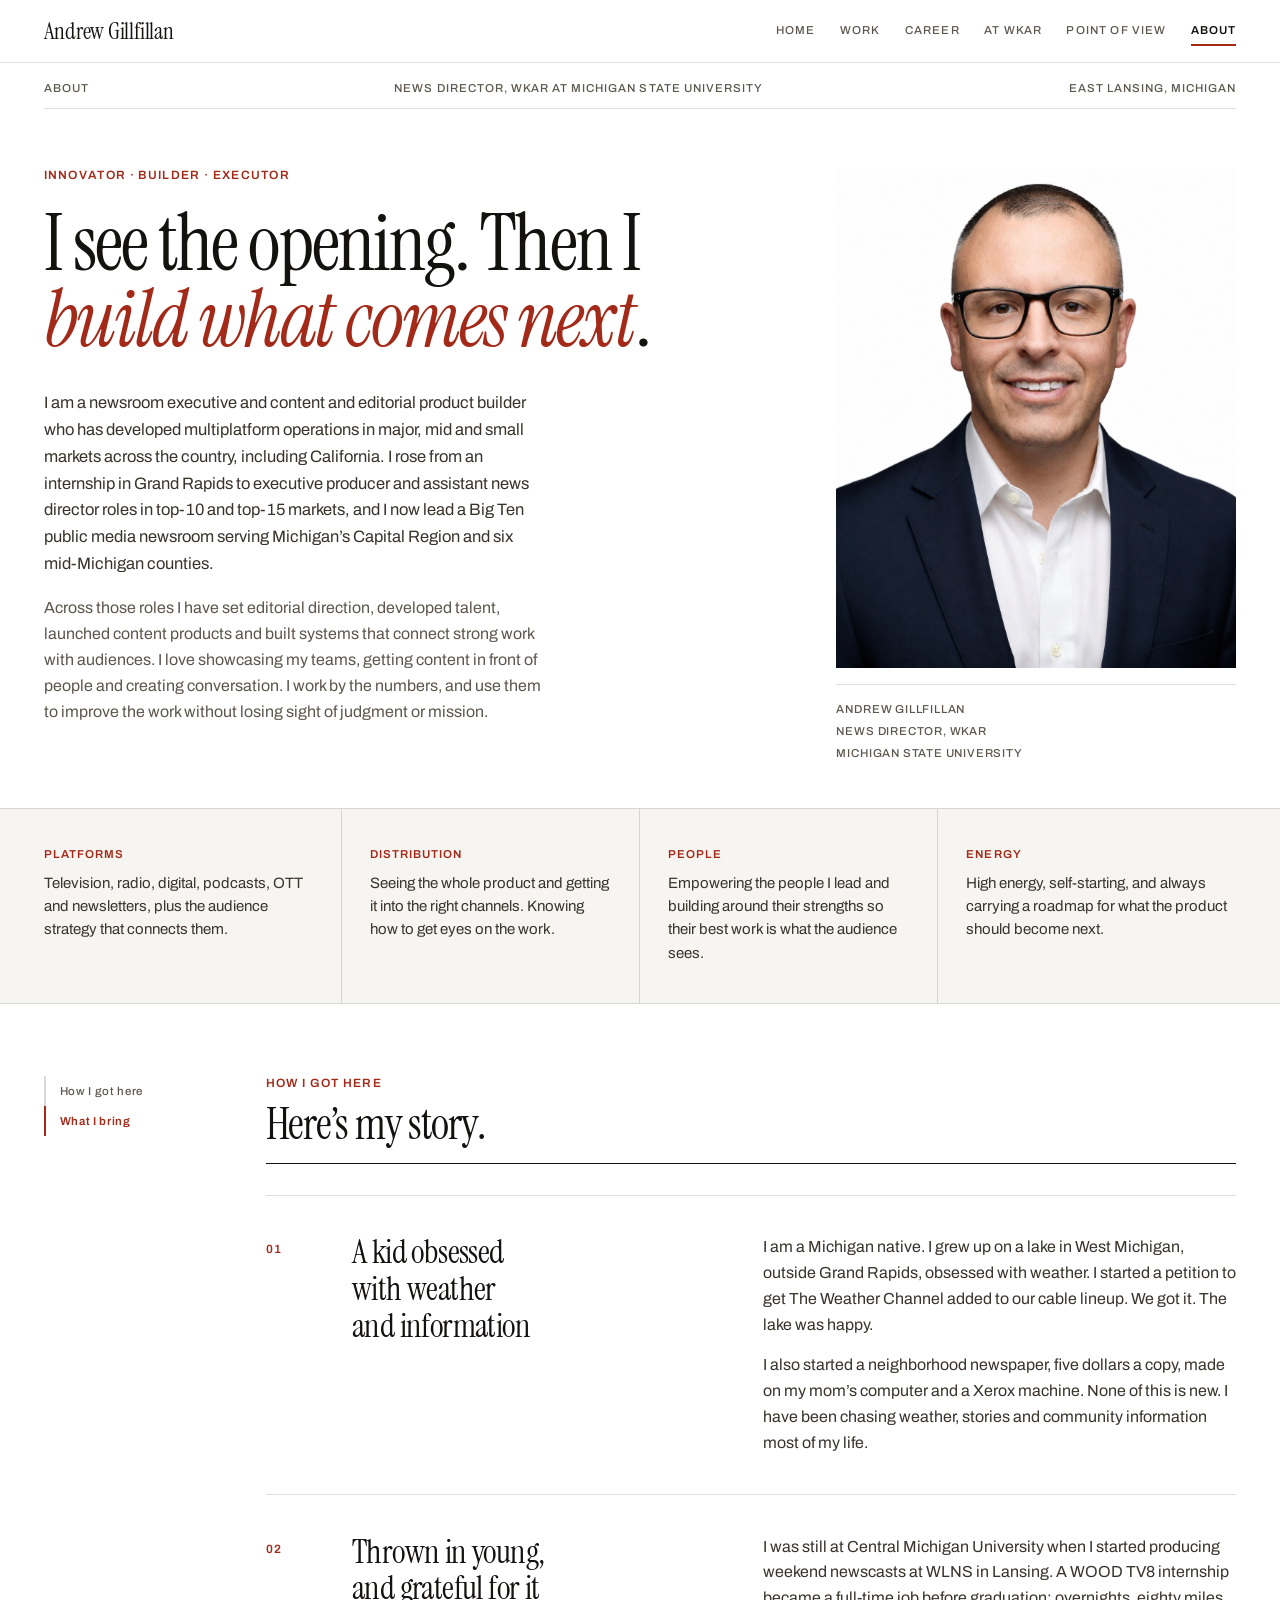
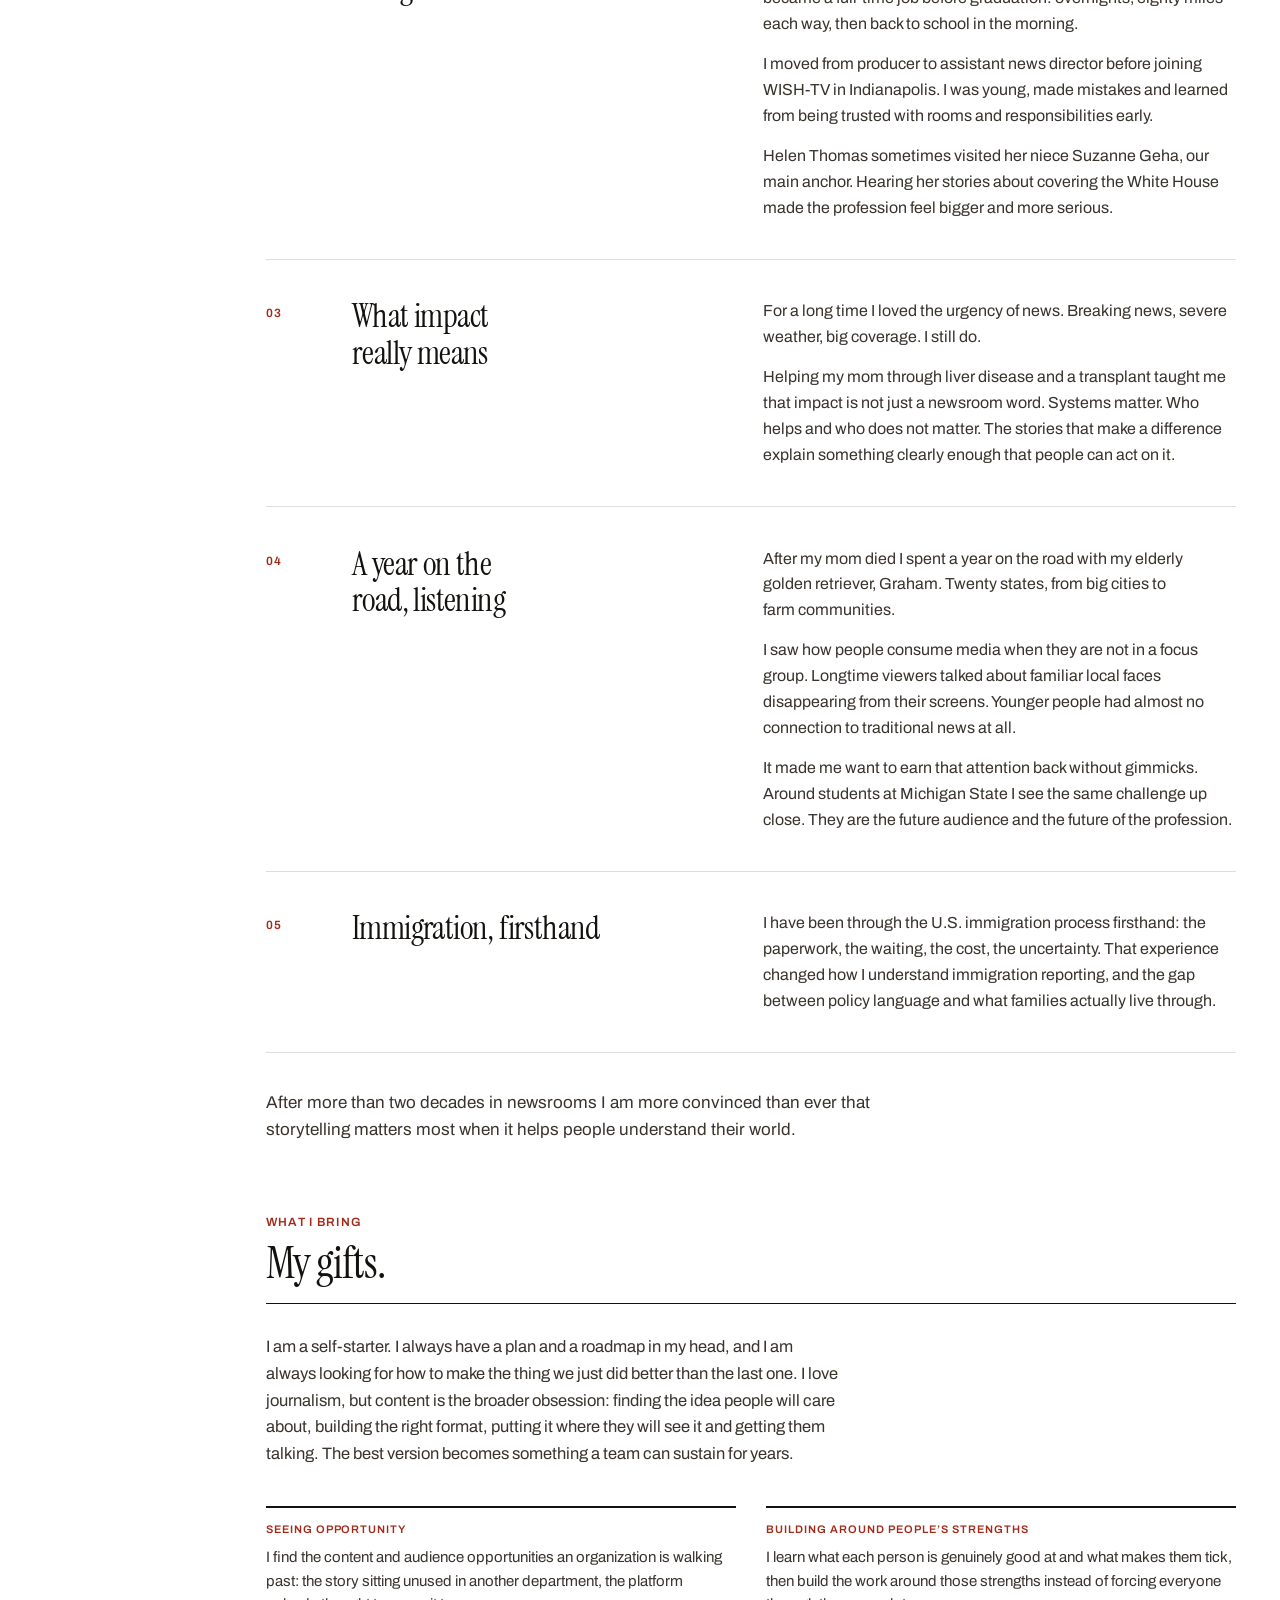
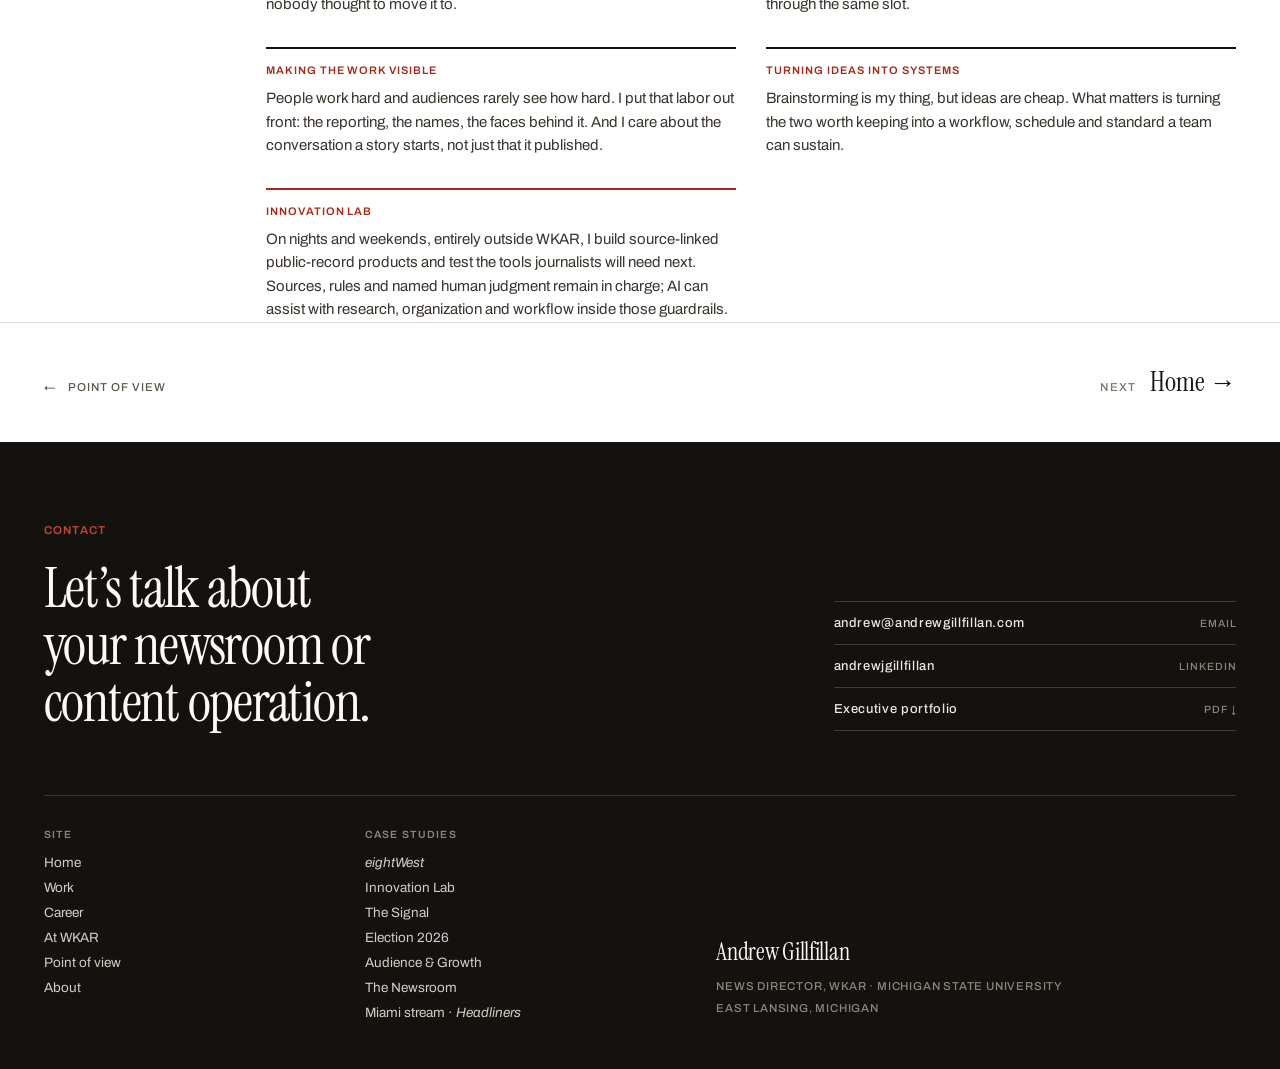
==== commit c13141be: "Reorder and highlight portfolio case studies" ====
--- a/about.html
+++ b/about.html
@@ -42,7 +42,7 @@
 <meta content="https://raw.githubusercontent.com/grahamandgoldadmin/andrewgillfillan-com/main/assets/social/andrew-gillfillan-share.jpg" name="twitter:image"/>
 <link href="apple-touch-icon.png" rel="apple-touch-icon" sizes="180x180"/>
 <link href="site.webmanifest" rel="manifest"/>
-<link href="assets/mobile-site.css?v=2" rel="stylesheet"/>
+<link href="assets/mobile-site.css?v=4" rel="stylesheet"/>
 <script type="application/ld+json">{"@context":"https://schema.org","@type":"ProfilePage","@id":"https://www.andrewgillfillan.com/about.html#profile","url":"https://www.andrewgillfillan.com/about.html","name":"About Andrew Gillfillan","dateModified":"2026-08-24","inLanguage":"en-US","mainEntity":{"@type":"Person","@id":"https://www.andrewgillfillan.com/#andrew-gillfillan","name":"Andrew Gillfillan","alternateName":["Andy Gillfillan","Andrew J. Gillfillan"],"givenName":"Andrew","jobTitle":["News Director","Newsroom Executive","Content and Editorial Product Builder"],"email":"mailto:andrew@andrewgillfillan.com","url":"https://www.andrewgillfillan.com/","image":"https://www.andrewgillfillan.com/assets/andrew/headshot-web.jpg","description":"Newsroom executive and content and editorial product leader with more than two decades building durable shows, streams, newsletters, teams, audience strategies and reporting products.","sameAs":["https://www.linkedin.com/in/andrewjgillfillan"],"worksFor":{"@type":"Organization","name":"WKAR at Michigan State University","parentOrganization":{"@type":"CollegeOrUniversity","name":"Michigan State University"}},"alumniOf":{"@type":"CollegeOrUniversity","name":"Central Michigan University"},"address":{"@type":"PostalAddress","addressLocality":"East Lansing","addressRegion":"MI","addressCountry":"US"},"hasOccupation":[{"@type":"Occupation","name":"News Director"},{"@type":"Occupation","name":"Newsroom Executive"},{"@type":"Occupation","name":"Content and Editorial Product Builder"}],"knowsAbout":["Content strategy","Content product development","Editorial product development","Multiplatform distribution","Audience development","Digital audience growth","Newsroom leadership","Newsroom transformation","Editorial operations","Talent development","Newsletter strategy","Streaming news","Election coverage","Breaking news","Public media","Data journalism","Public-record systems"]}}</script>
 <meta content="Andrew Gillfillan with breaking-news coverage from Florida, California and Miami" name="twitter:image:alt"/><meta content="https://raw.githubusercontent.com/grahamandgoldadmin/andrewgillfillan-com/main/assets/social/andrew-gillfillan-share.jpg" property="og:image:secure_url"/><meta content="1200" property="og:image:width"/><meta content="630" property="og:image:height"/><meta content="image/jpeg" property="og:image:type"/><style id="ag-production-styles">.ag-skip-link:focus{left:clamp(18px,3.4vw,64px)!important;top:11px!important}
 @media(max-width:700px){[data-section-nav]{display:none!important}}
@@ -187,7 +187,7 @@
 <div style="border-top:2px solid #14120F; padding-top:15px;"><p style="margin:0; font-size:11px; font-weight:600; letter-spacing:.09em; text-transform:uppercase; color:#A32A19;">Building around people’s strengths</p><p style="margin:11px 0 0; font-size:15px; line-height:1.56; color:#39332C;">I learn what each person is genuinely good at and what makes them tick, then build the work around those strengths instead of forcing everyone through the same slot.</p></div>
 <div style="border-top:2px solid #14120F; padding-top:15px;"><p style="margin:0; font-size:11px; font-weight:600; letter-spacing:.09em; text-transform:uppercase; color:#A32A19;">Making the work visible</p><p style="margin:11px 0 0; font-size:15px; line-height:1.56; color:#39332C;">People work hard and audiences rarely see how hard. I put that labor out front: the reporting, the names, the faces behind it. And I care about the conversation a story starts, not just that it published.</p></div>
 <div style="border-top:2px solid #14120F; padding-top:15px;"><p style="margin:0; font-size:11px; font-weight:600; letter-spacing:.09em; text-transform:uppercase; color:#A32A19;">Turning ideas into systems</p><p style="margin:11px 0 0; font-size:15px; line-height:1.56; color:#39332C;">Brainstorming is my thing, but ideas are cheap. What matters is turning the two worth keeping into a workflow, schedule and standard a team can sustain.</p></div>
-<div style="border-top:2px solid #A32A19; padding-top:15px;"><p style="margin:0; font-size:11px; font-weight:600; letter-spacing:.09em; text-transform:uppercase; color:#A32A19;">Independent Product Lab</p><p style="margin:11px 0 0; font-size:15px; line-height:1.56; color:#39332C;">On nights and weekends, entirely outside WKAR, I build source-linked public-record products and test the tools journalists will need next. Sources, rules and named human judgment remain in charge; AI can assist with research, organization and workflow inside those guardrails.</p></div>
+<div style="border-top:2px solid #A32A19; padding-top:15px;"><p style="margin:0; font-size:11px; font-weight:600; letter-spacing:.09em; text-transform:uppercase; color:#A32A19;">Innovation Lab</p><p style="margin:11px 0 0; font-size:15px; line-height:1.56; color:#39332C;">On nights and weekends, entirely outside WKAR, I build source-linked public-record products and test the tools journalists will need next. Sources, rules and named human judgment remain in charge; AI can assist with research, organization and workflow inside those guardrails.</p></div>
 </div>
 </section>
 </div>
@@ -230,7 +230,7 @@
 <div style="flex:1 1 190px;">
 <p style="margin:0 0 15px; font-size:10.5px; font-weight:600; letter-spacing:.11em; text-transform:uppercase; color:#8C8579;">Case studies</p>
 <div style="display:flex; flex-direction:column; gap:10px; font-size:13.5px; color:#D3CDC3;">
-<a href="data-ai-systems.html">Independent Product Lab</a>
+<a href="data-ai-systems.html">Innovation Lab</a>
 <a class="ag-hover-26" href="the-signal.html">The Signal</a>
 <a class="ag-hover-27" href="election-2026.html">Election 2026</a>
 <a class="ag-hover-28" href="audience-growth.html">Audience &amp; Growth</a>
@@ -247,6 +247,6 @@
 </div>
 </footer>
 </div>
-<script type="module">import { initAll } from './site-behaviors.js'; initAll();</script>
+<script type="module">import { initAll } from './site-behaviors.js?v=3'; initAll();</script>
 </body>
 </html>
--- a/assets/mobile-site.css
+++ b/assets/mobile-site.css
@@ -10,6 +10,10 @@
 }
 .ag-mobile-only {
   display: none !important;
+}
+
+.ag-mobile-menu-toggle {
+  display: none;
 }
 
 @media (max-width: 700px) {
@@ -49,26 +53,95 @@
   }
 }
 
-/* Portfolio proof sequence: current products first, origin story next, Headliners last. */
+/* Portfolio sequence: origin story, independent innovation, then the current body of work. */
 .ag-work-index {
   display: flex;
   flex-direction: column;
 }
 
+.ag-work-index > a[href="eightwest.html"],
+.ag-home-selected-grid > a[href="eightwest.html"] { order: 1; }
+.ag-work-index > a[href="data-ai-systems.html"],
+.ag-home-selected-grid > a[href="data-ai-systems.html"] { order: 2; }
 .ag-work-index > a[href="the-signal.html"],
-.ag-home-selected-grid > a[href="the-signal.html"] { order: 1; }
+.ag-home-selected-grid > a[href="the-signal.html"] { order: 3; }
 .ag-work-index > a[href="election-2026.html"],
-.ag-home-selected-grid > a[href="election-2026.html"] { order: 2; }
-.ag-work-index > a[href="eightwest.html"],
-.ag-home-selected-grid > a[href="eightwest.html"] { order: 3; }
+.ag-home-selected-grid > a[href="election-2026.html"] { order: 4; }
 .ag-work-index > a[href="audience-growth.html"],
-.ag-home-selected-grid > a[href="audience-growth.html"] { order: 4; }
+.ag-home-selected-grid > a[href="audience-growth.html"] { order: 5; }
 .ag-work-index > a[href="newsroom.html"],
-.ag-home-selected-grid > a[href="newsroom.html"] { order: 5; }
-.ag-work-index > a[href="data-ai-systems.html"],
-.ag-home-selected-grid > a[href="data-ai-systems.html"] { order: 6; }
+.ag-home-selected-grid > a[href="newsroom.html"] { order: 6; }
 .ag-work-index > a[href="miami-stream.html"],
 .ag-home-selected-grid > a[href="miami-stream.html"] { order: 7; }
+
+.ag-work-index > a {
+  position: relative;
+  isolation: isolate;
+}
+
+.ag-work-index > a > * {
+  position: relative;
+  z-index: 1;
+}
+
+.ag-work-index h2 {
+  transition: color .22s ease;
+}
+
+.ag-work-case-cta {
+  display: inline-flex;
+  align-items: center;
+  margin: 26px 0 0 !important;
+  padding: 13px 17px;
+  background: #a32a19;
+  color: #fff !important;
+  box-shadow: 0 8px 22px rgba(163, 42, 25, .2);
+  font-size: 13px !important;
+  font-weight: 700 !important;
+  letter-spacing: .1em !important;
+  line-height: 1.2;
+  text-transform: uppercase;
+  transition: background .22s ease, box-shadow .22s ease, transform .22s ease;
+}
+
+@media (min-width: 701px) {
+  .ag-work-index > a::before {
+    content: "";
+    position: absolute;
+    inset: 10px -22px;
+    z-index: 0;
+    background: #f7f5f1;
+    opacity: 0;
+    transform: scale(.992);
+    transition: opacity .22s ease, transform .22s ease;
+  }
+
+  .ag-work-index > a:hover::before,
+  .ag-work-index > a:focus-visible::before {
+    opacity: 1;
+    transform: scale(1);
+  }
+
+  .ag-work-index > a:hover h2,
+  .ag-work-index > a:focus-visible h2 {
+    color: #a32a19;
+  }
+
+  .ag-work-index > a:hover .ag-work-case-cta,
+  .ag-work-index > a:focus-visible .ag-work-case-cta {
+    background: #14120f;
+    box-shadow: 0 10px 26px rgba(20, 18, 15, .2);
+    transform: translateX(5px);
+  }
+}
+
+@media (prefers-reduced-motion: reduce) {
+  .ag-work-index > a::before,
+  .ag-work-index h2,
+  .ag-work-case-cta {
+    transition: none;
+  }
+}
 
 .ag-home-selected-grid > a::after {
   content: "View case study  →";
@@ -84,12 +157,12 @@
   text-transform: uppercase;
 }
 
-footer a[href="the-signal.html"] { order: 1; }
-footer a[href="election-2026.html"] { order: 2; }
-footer a[href="eightwest.html"] { order: 3; }
-footer a[href="audience-growth.html"] { order: 4; }
-footer a[href="newsroom.html"] { order: 5; }
-footer a[href="data-ai-systems.html"] { order: 6; }
+footer a[href="eightwest.html"] { order: 1; }
+footer a[href="data-ai-systems.html"] { order: 2; }
+footer a[href="the-signal.html"] { order: 3; }
+footer a[href="election-2026.html"] { order: 4; }
+footer a[href="audience-growth.html"] { order: 5; }
+footer a[href="newsroom.html"] { order: 6; }
 footer a[href="miami-stream.html"] { order: 7; }
 
 .ag-page-data .ag-data-maps > * {
@@ -711,7 +784,7 @@
   height: 100% !important;
   min-height: 0 !important;
   aspect-ratio: auto !important;
-  object-fit: contain !important;
+  object-fit: cover !important;
   object-position: top center !important;
   background: #f7f5f1 !important;
   border: 0 !important;
@@ -749,6 +822,51 @@
   text-transform: uppercase;
 }
 
+/* Election mirrors the Signal's authentic-view mosaic so product detail stays
+   legible at card size instead of shrinking one wide screenshot into a frame. */
+.ag-election-collage {
+  position: relative;
+  display: grid !important;
+  grid-template-columns: 1.22fr .78fr !important;
+  grid-template-rows: 1fr 1fr !important;
+  gap: 2px !important;
+  aspect-ratio: 3 / 2;
+  overflow: hidden !important;
+  background: #14120f !important;
+  border: 1px solid rgba(20, 18, 15, .16) !important;
+}
+
+.ag-election-collage img {
+  display: block !important;
+  width: 100% !important;
+  height: 100% !important;
+  min-height: 0 !important;
+  aspect-ratio: auto !important;
+  object-fit: cover !important;
+  object-position: top center !important;
+  background: #f7f5f1 !important;
+  border: 0 !important;
+}
+
+.ag-election-collage img:first-of-type {
+  grid-column: 1;
+  grid-row: 1 / 3;
+}
+
+.ag-election-collage img:nth-of-type(2) {
+  grid-column: 2;
+  grid-row: 1;
+}
+
+.ag-election-collage img:nth-of-type(3) {
+  grid-column: 2;
+  grid-row: 2;
+}
+
+.ag-election-collage > span {
+  display: none !important;
+}
+
 .ag-product-collage > span {
   display: none !important;
 }
@@ -1113,7 +1231,9 @@
   }
 
   body.ag-page-work main > section:nth-of-type(2) > a > div:has(h2) > p:last-child {
-    display: block !important;
+    display: inline-flex !important;
+    width: max-content;
+    max-width: 100%;
     margin-top: 16px !important;
   }
 
@@ -1129,7 +1249,7 @@
     line-height: 1.42 !important;
   }
 
-  body.ag-page-work main > section:nth-of-type(2) > a:not(:last-child) {
+  body.ag-page-work main > section:nth-of-type(2) > a:not([href="miami-stream.html"]) {
     padding-bottom: 32px !important;
     border-bottom: 1px solid rgba(20, 18, 15, .14) !important;
   }
@@ -1590,7 +1710,7 @@
     padding: 28px 0 !important;
   }
 
-  .ag-page-home .ag-home-selected-grid > a:nth-child(n + 4) {
+  .ag-page-home .ag-home-selected-grid > a:not([href="eightwest.html"]):not([href="data-ai-systems.html"]):not([href="the-signal.html"]) {
     display: none !important;
   }
 
@@ -2031,9 +2151,14 @@
 
 /* Final responsive composition layer. */
 @media (max-width: 700px) {
-  html { scroll-padding-top: 18px; }
-  [id] { scroll-margin-top: 18px; }
+  html { scroll-padding-top: 62px; }
+  [id] { scroll-margin-top: 62px; }
   body > header { position: relative !important; top: auto !important; }
+
+  body > header.ag-mobile-nav-ready {
+    position: sticky !important;
+    top: 0 !important;
+  }
 
   body .ag-primary-nav-shell {
     display: grid !important;
@@ -2066,6 +2191,112 @@
     min-height: 34px !important;
     padding: 8px 0 6px !important;
     text-align: center;
+  }
+
+  body .ag-mobile-menu-toggle {
+    display: none;
+  }
+
+  body > header.ag-mobile-nav-compact .ag-primary-nav-shell {
+    display: grid !important;
+    grid-template-columns: minmax(0, 1fr) auto !important;
+    align-items: center !important;
+    gap: 12px !important;
+    min-height: 52px !important;
+    padding: 6px var(--ag-mobile-pad) !important;
+  }
+
+  body > header.ag-mobile-nav-compact .ag-primary-nav-shell > a {
+    display: flex;
+    align-items: center;
+    width: auto !important;
+    min-width: 0;
+    min-height: 40px !important;
+    overflow: hidden;
+    font-size: 18px !important;
+    text-overflow: ellipsis;
+    white-space: nowrap;
+  }
+
+  body > header.ag-mobile-nav-compact .ag-mobile-menu-toggle {
+    display: inline-flex;
+    align-items: center;
+    justify-content: center;
+    gap: 9px;
+    min-width: 78px;
+    min-height: 40px;
+    padding: 0 11px;
+    border: 1px solid rgba(20, 18, 15, .2);
+    border-radius: 0;
+    background: rgba(255, 255, 255, .8);
+    color: #14120f;
+    font: 600 10px/1 Archivo, Helvetica, Arial, sans-serif;
+    letter-spacing: .09em;
+    text-transform: uppercase;
+    cursor: pointer;
+  }
+
+  body .ag-mobile-menu-icon {
+    position: relative;
+    width: 16px;
+    height: 12px;
+  }
+
+  body .ag-mobile-menu-icon::before,
+  body .ag-mobile-menu-icon::after {
+    content: '';
+    position: absolute;
+    left: 0;
+    width: 16px;
+    height: 1px;
+    background: currentColor;
+    transition: top .2s ease, transform .2s ease;
+  }
+
+  body .ag-mobile-menu-icon::before { top: 3px; }
+  body .ag-mobile-menu-icon::after { top: 9px; }
+
+  body > header.ag-mobile-nav-compact .ag-primary-nav {
+    display: none !important;
+  }
+
+  body > header.ag-mobile-nav-compact.ag-mobile-nav-open .ag-primary-nav {
+    position: absolute;
+    top: 100%;
+    right: 0;
+    left: 0;
+    display: grid !important;
+    grid-template-columns: repeat(2, minmax(0, 1fr)) !important;
+    gap: 0 14px !important;
+    padding: 10px var(--ag-mobile-pad) 14px !important;
+    border-top: 1px solid rgba(20, 18, 15, .1);
+    border-bottom: 1px solid rgba(20, 18, 15, .16);
+    background: rgba(255, 255, 255, .98);
+    box-shadow: 0 16px 30px rgba(20, 18, 15, .12);
+  }
+
+  body > header.ag-mobile-nav-compact.ag-mobile-nav-open .ag-primary-nav a {
+    min-height: 44px !important;
+  }
+
+  body > header.ag-mobile-nav-open .ag-mobile-menu-icon::before {
+    top: 6px;
+    transform: rotate(45deg);
+  }
+
+  body > header.ag-mobile-nav-open .ag-mobile-menu-icon::after {
+    top: 6px;
+    transform: rotate(-45deg);
+  }
+
+  body.ag-page-home .ag-home-selected-grid .ag-signal-collage,
+  body.ag-page-home .ag-home-selected-grid .ag-election-collage {
+    aspect-ratio: 4 / 3;
+  }
+
+  body.ag-page-home .ag-home-selected-grid .ag-signal-collage img,
+  body.ag-page-home .ag-home-selected-grid .ag-election-collage img {
+    aspect-ratio: auto !important;
   }
 
   html body.ag-page-home main .ag-home-selected-work .ag-home-selected-grid > a.ag-home-redundant-audience-card {
@@ -2240,3 +2471,10 @@
     margin-top: 4px;
   }
 }
+
+@media (max-width: 700px) and (prefers-reduced-motion: reduce) {
+  body .ag-mobile-menu-icon::before,
+  body .ag-mobile-menu-icon::after {
+    transition: none;
+  }
+}
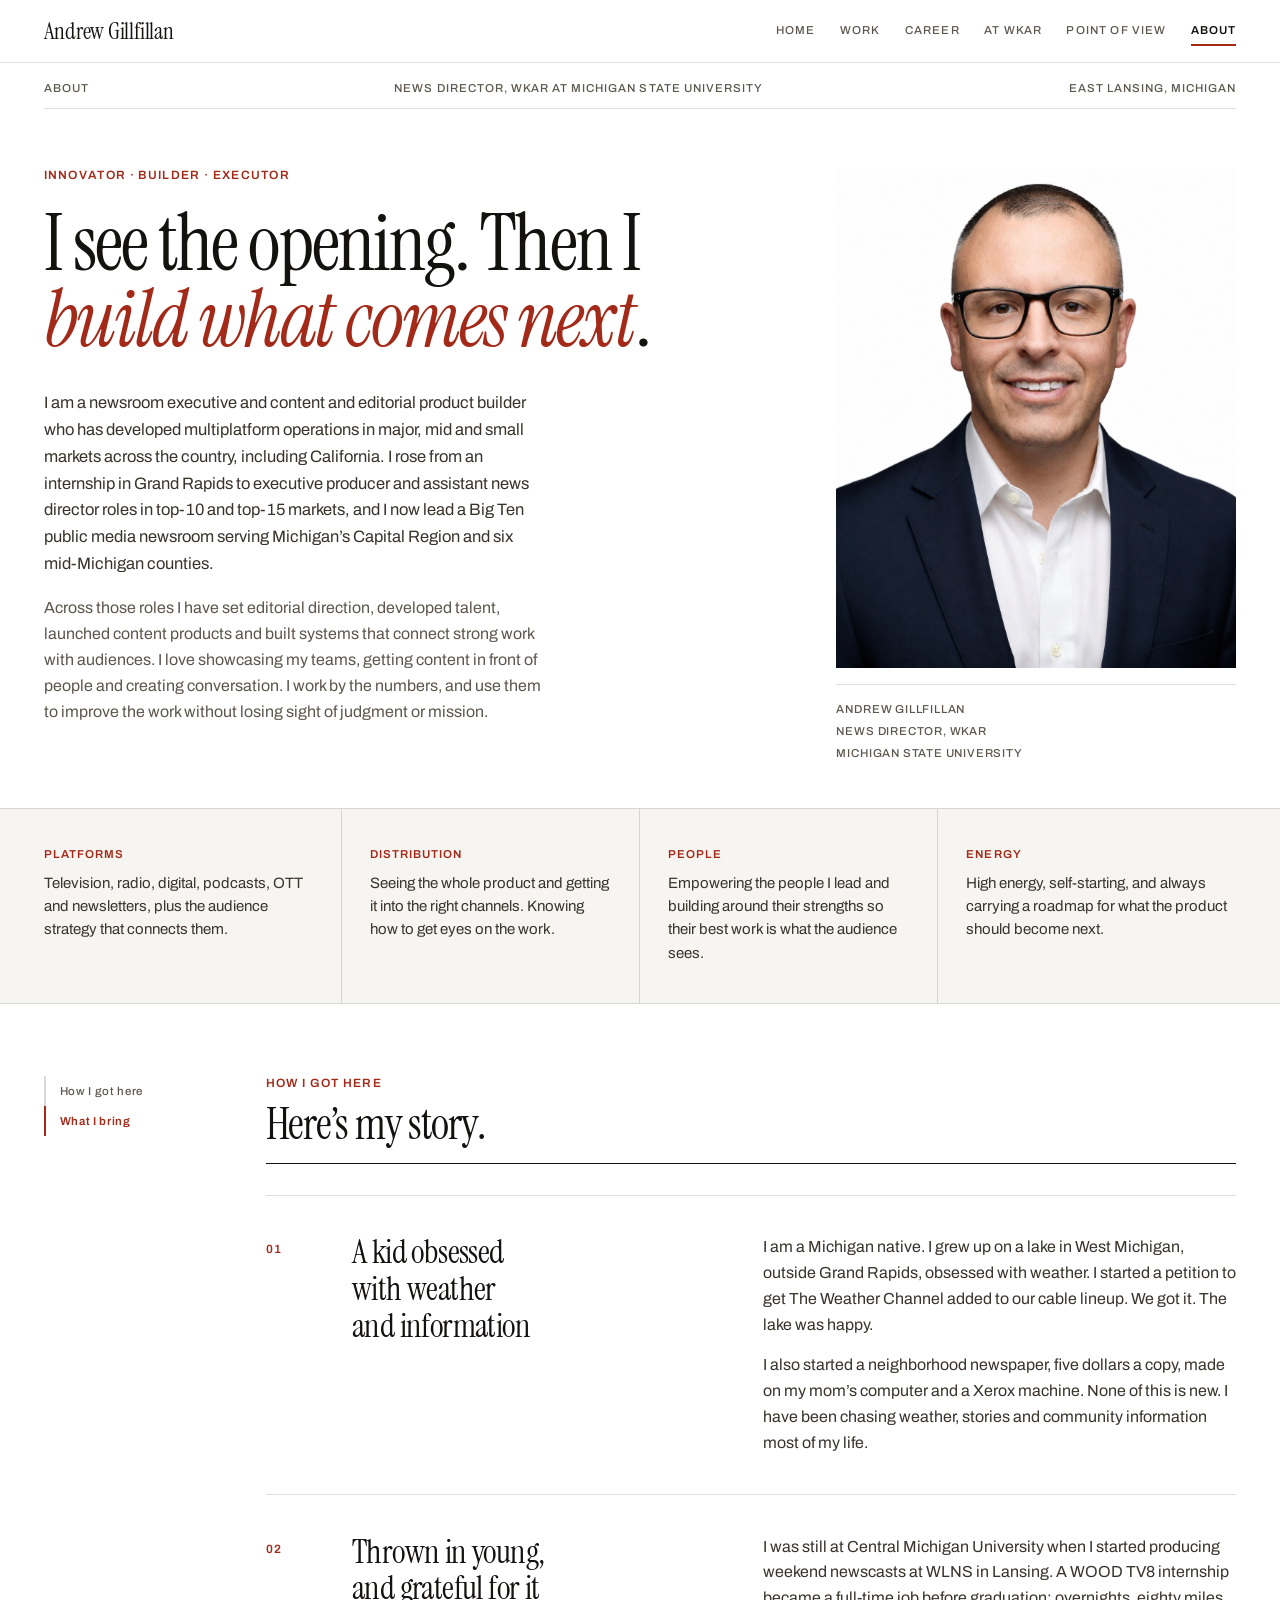
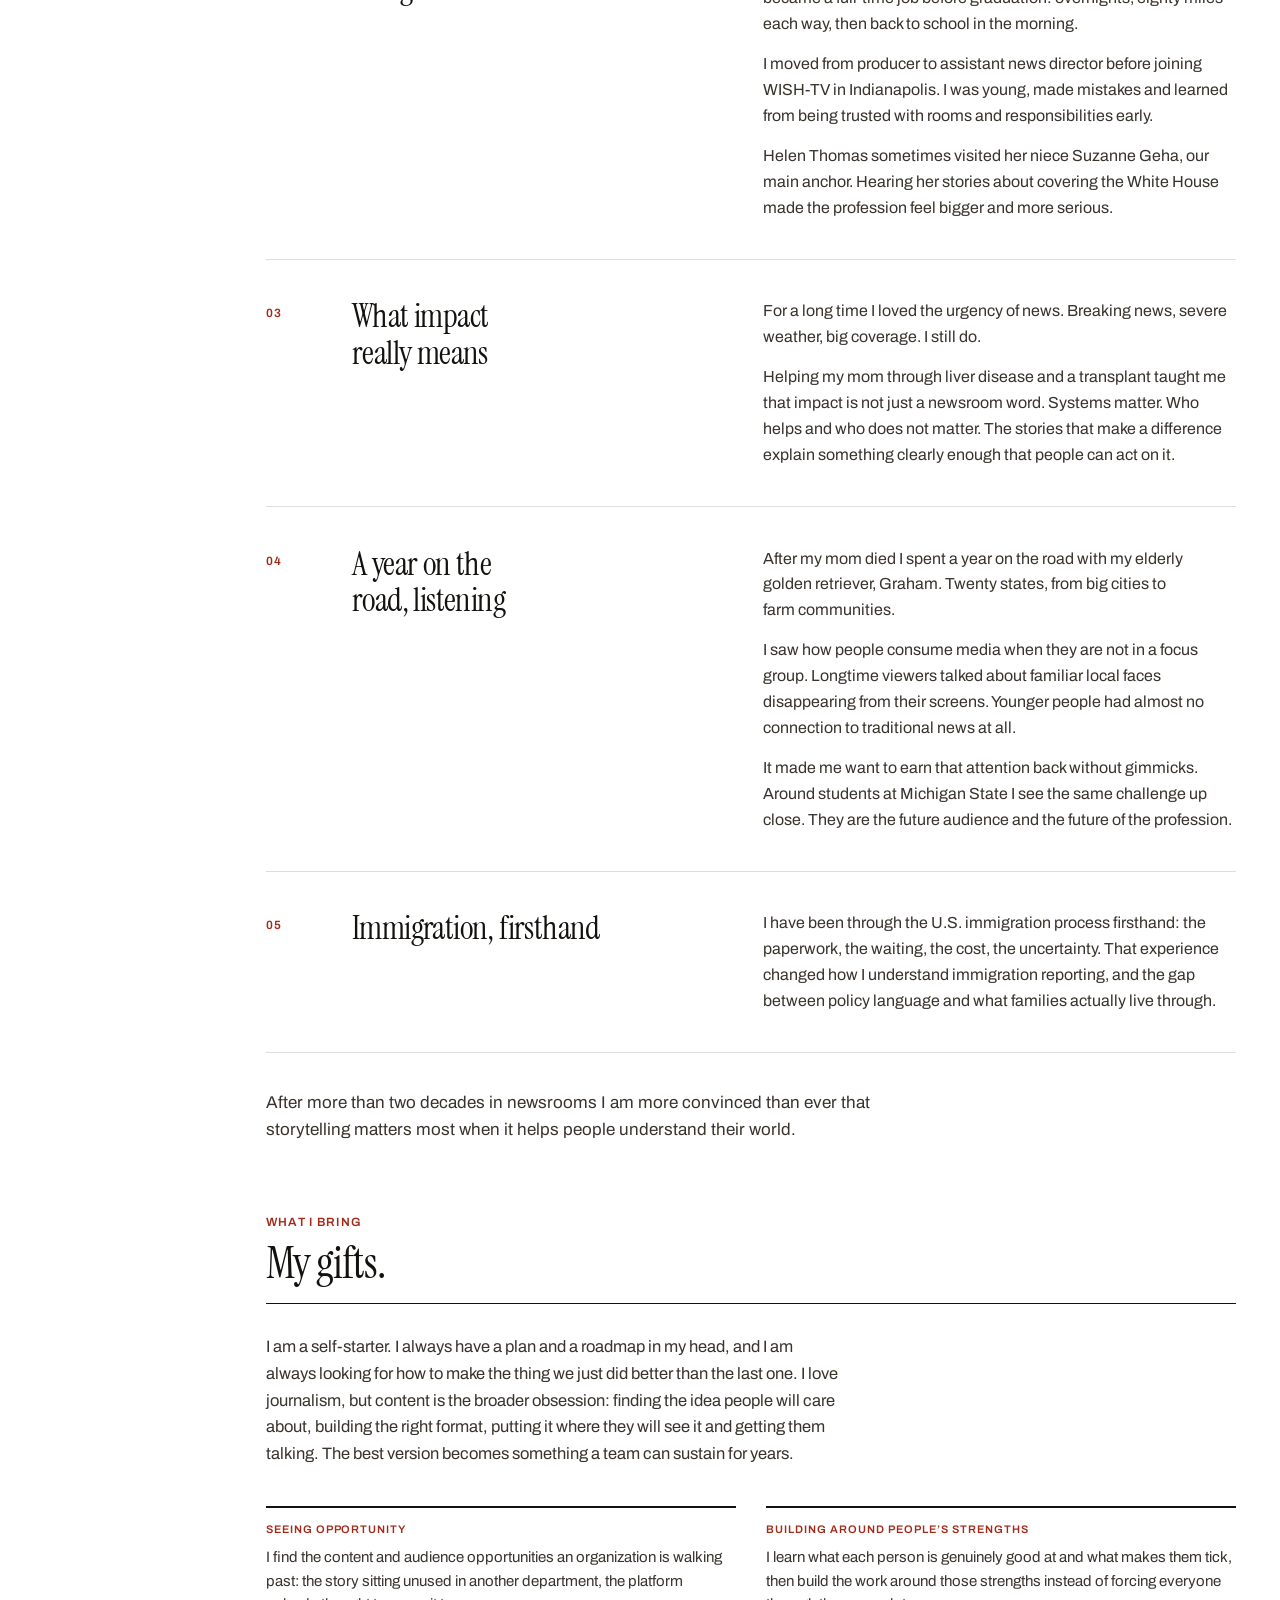
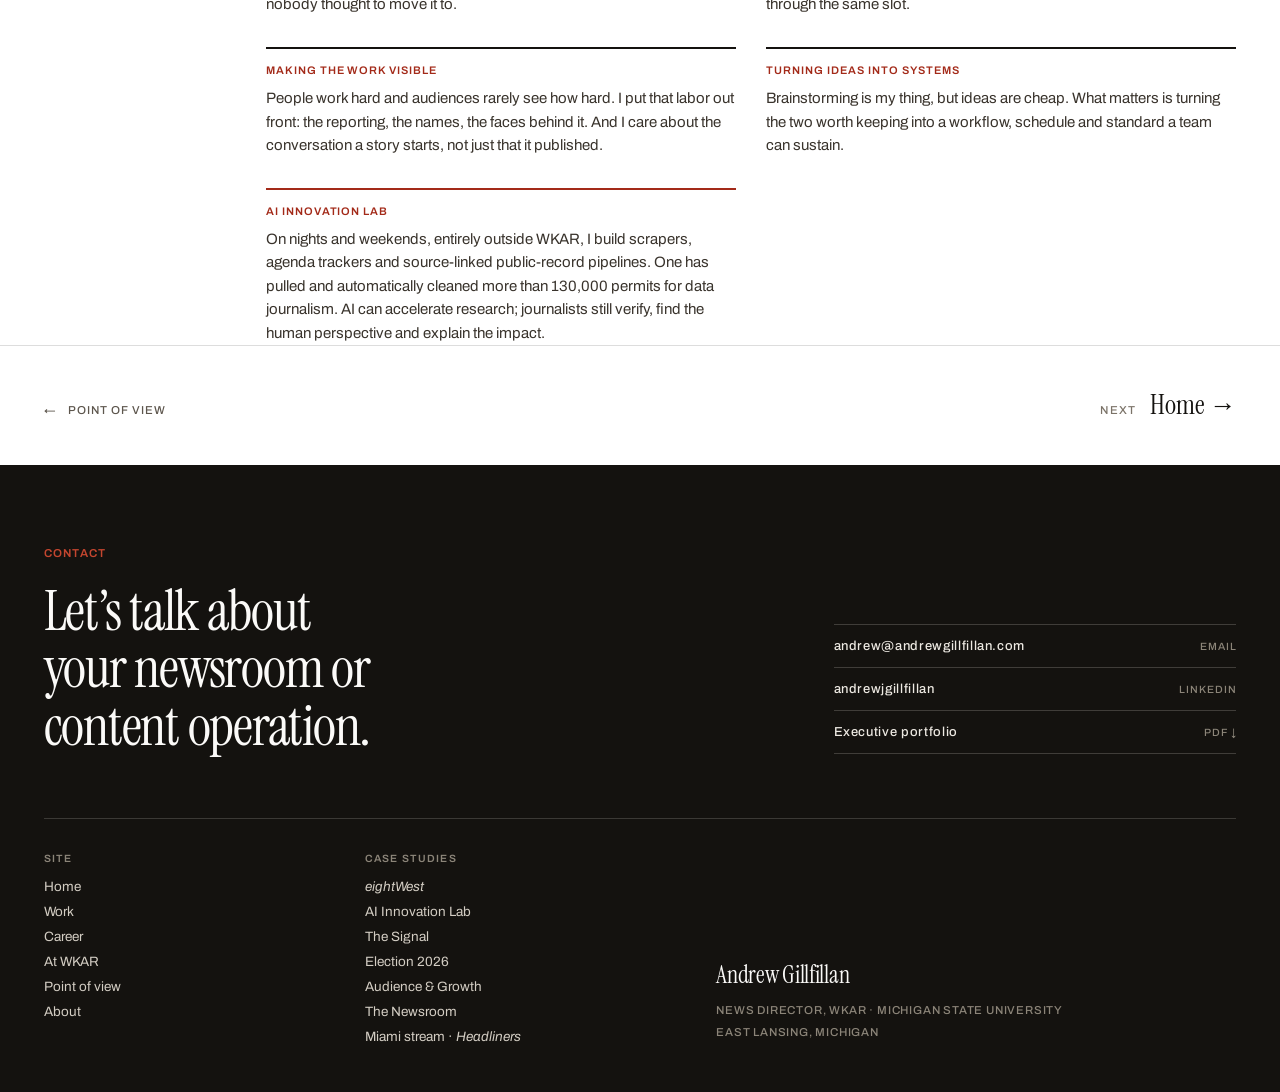
==== commit c6c3e46c: "Expand AI Innovation Lab case study" ====
--- a/about.html
+++ b/about.html
@@ -42,7 +42,7 @@
 <meta content="https://raw.githubusercontent.com/grahamandgoldadmin/andrewgillfillan-com/main/assets/social/andrew-gillfillan-share.jpg" name="twitter:image"/>
 <link href="apple-touch-icon.png" rel="apple-touch-icon" sizes="180x180"/>
 <link href="site.webmanifest" rel="manifest"/>
-<link href="assets/mobile-site.css?v=4" rel="stylesheet"/>
+<link href="assets/mobile-site.css?v=5" rel="stylesheet"/>
 <script type="application/ld+json">{"@context":"https://schema.org","@type":"ProfilePage","@id":"https://www.andrewgillfillan.com/about.html#profile","url":"https://www.andrewgillfillan.com/about.html","name":"About Andrew Gillfillan","dateModified":"2026-08-24","inLanguage":"en-US","mainEntity":{"@type":"Person","@id":"https://www.andrewgillfillan.com/#andrew-gillfillan","name":"Andrew Gillfillan","alternateName":["Andy Gillfillan","Andrew J. Gillfillan"],"givenName":"Andrew","jobTitle":["News Director","Newsroom Executive","Content and Editorial Product Builder"],"email":"mailto:andrew@andrewgillfillan.com","url":"https://www.andrewgillfillan.com/","image":"https://www.andrewgillfillan.com/assets/andrew/headshot-web.jpg","description":"Newsroom executive and content and editorial product leader with more than two decades building durable shows, streams, newsletters, teams, audience strategies and reporting products.","sameAs":["https://www.linkedin.com/in/andrewjgillfillan"],"worksFor":{"@type":"Organization","name":"WKAR at Michigan State University","parentOrganization":{"@type":"CollegeOrUniversity","name":"Michigan State University"}},"alumniOf":{"@type":"CollegeOrUniversity","name":"Central Michigan University"},"address":{"@type":"PostalAddress","addressLocality":"East Lansing","addressRegion":"MI","addressCountry":"US"},"hasOccupation":[{"@type":"Occupation","name":"News Director"},{"@type":"Occupation","name":"Newsroom Executive"},{"@type":"Occupation","name":"Content and Editorial Product Builder"}],"knowsAbout":["Content strategy","Content product development","Editorial product development","Multiplatform distribution","Audience development","Digital audience growth","Newsroom leadership","Newsroom transformation","Editorial operations","Talent development","Newsletter strategy","Streaming news","Election coverage","Breaking news","Public media","Data journalism","Public-record systems"]}}</script>
 <meta content="Andrew Gillfillan with breaking-news coverage from Florida, California and Miami" name="twitter:image:alt"/><meta content="https://raw.githubusercontent.com/grahamandgoldadmin/andrewgillfillan-com/main/assets/social/andrew-gillfillan-share.jpg" property="og:image:secure_url"/><meta content="1200" property="og:image:width"/><meta content="630" property="og:image:height"/><meta content="image/jpeg" property="og:image:type"/><style id="ag-production-styles">.ag-skip-link:focus{left:clamp(18px,3.4vw,64px)!important;top:11px!important}
 @media(max-width:700px){[data-section-nav]{display:none!important}}
@@ -187,7 +187,7 @@
 <div style="border-top:2px solid #14120F; padding-top:15px;"><p style="margin:0; font-size:11px; font-weight:600; letter-spacing:.09em; text-transform:uppercase; color:#A32A19;">Building around people’s strengths</p><p style="margin:11px 0 0; font-size:15px; line-height:1.56; color:#39332C;">I learn what each person is genuinely good at and what makes them tick, then build the work around those strengths instead of forcing everyone through the same slot.</p></div>
 <div style="border-top:2px solid #14120F; padding-top:15px;"><p style="margin:0; font-size:11px; font-weight:600; letter-spacing:.09em; text-transform:uppercase; color:#A32A19;">Making the work visible</p><p style="margin:11px 0 0; font-size:15px; line-height:1.56; color:#39332C;">People work hard and audiences rarely see how hard. I put that labor out front: the reporting, the names, the faces behind it. And I care about the conversation a story starts, not just that it published.</p></div>
 <div style="border-top:2px solid #14120F; padding-top:15px;"><p style="margin:0; font-size:11px; font-weight:600; letter-spacing:.09em; text-transform:uppercase; color:#A32A19;">Turning ideas into systems</p><p style="margin:11px 0 0; font-size:15px; line-height:1.56; color:#39332C;">Brainstorming is my thing, but ideas are cheap. What matters is turning the two worth keeping into a workflow, schedule and standard a team can sustain.</p></div>
-<div style="border-top:2px solid #A32A19; padding-top:15px;"><p style="margin:0; font-size:11px; font-weight:600; letter-spacing:.09em; text-transform:uppercase; color:#A32A19;">Innovation Lab</p><p style="margin:11px 0 0; font-size:15px; line-height:1.56; color:#39332C;">On nights and weekends, entirely outside WKAR, I build source-linked public-record products and test the tools journalists will need next. Sources, rules and named human judgment remain in charge; AI can assist with research, organization and workflow inside those guardrails.</p></div>
+<div style="border-top:2px solid #A32A19; padding-top:15px;"><p style="margin:0; font-size:11px; font-weight:600; letter-spacing:.09em; text-transform:uppercase; color:#A32A19;">AI Innovation Lab</p><p style="margin:11px 0 0; font-size:15px; line-height:1.56; color:#39332C;">On nights and weekends, entirely outside WKAR, I build scrapers, agenda trackers and source-linked public-record pipelines. One has pulled and automatically cleaned more than 130,000 permits for data journalism. AI can accelerate research; journalists still verify, find the human perspective and explain the impact.</p></div>
 </div>
 </section>
 </div>
@@ -230,7 +230,7 @@
 <div style="flex:1 1 190px;">
 <p style="margin:0 0 15px; font-size:10.5px; font-weight:600; letter-spacing:.11em; text-transform:uppercase; color:#8C8579;">Case studies</p>
 <div style="display:flex; flex-direction:column; gap:10px; font-size:13.5px; color:#D3CDC3;">
-<a href="data-ai-systems.html">Innovation Lab</a>
+<a href="data-ai-systems.html">AI Innovation Lab</a>
 <a class="ag-hover-26" href="the-signal.html">The Signal</a>
 <a class="ag-hover-27" href="election-2026.html">Election 2026</a>
 <a class="ag-hover-28" href="audience-growth.html">Audience &amp; Growth</a>
--- a/assets/mobile-site.css
+++ b/assets/mobile-site.css
@@ -1710,7 +1710,7 @@
     padding: 28px 0 !important;
   }
 
-  .ag-page-home .ag-home-selected-grid > a:not([href="eightwest.html"]):not([href="data-ai-systems.html"]):not([href="the-signal.html"]) {
+  .ag-page-home .ag-home-selected-grid > a:not([href="eightwest.html"]):not([href="data-ai-systems.html"]):not([href="the-signal.html"]):not([href="election-2026.html"]) {
     display: none !important;
   }
 
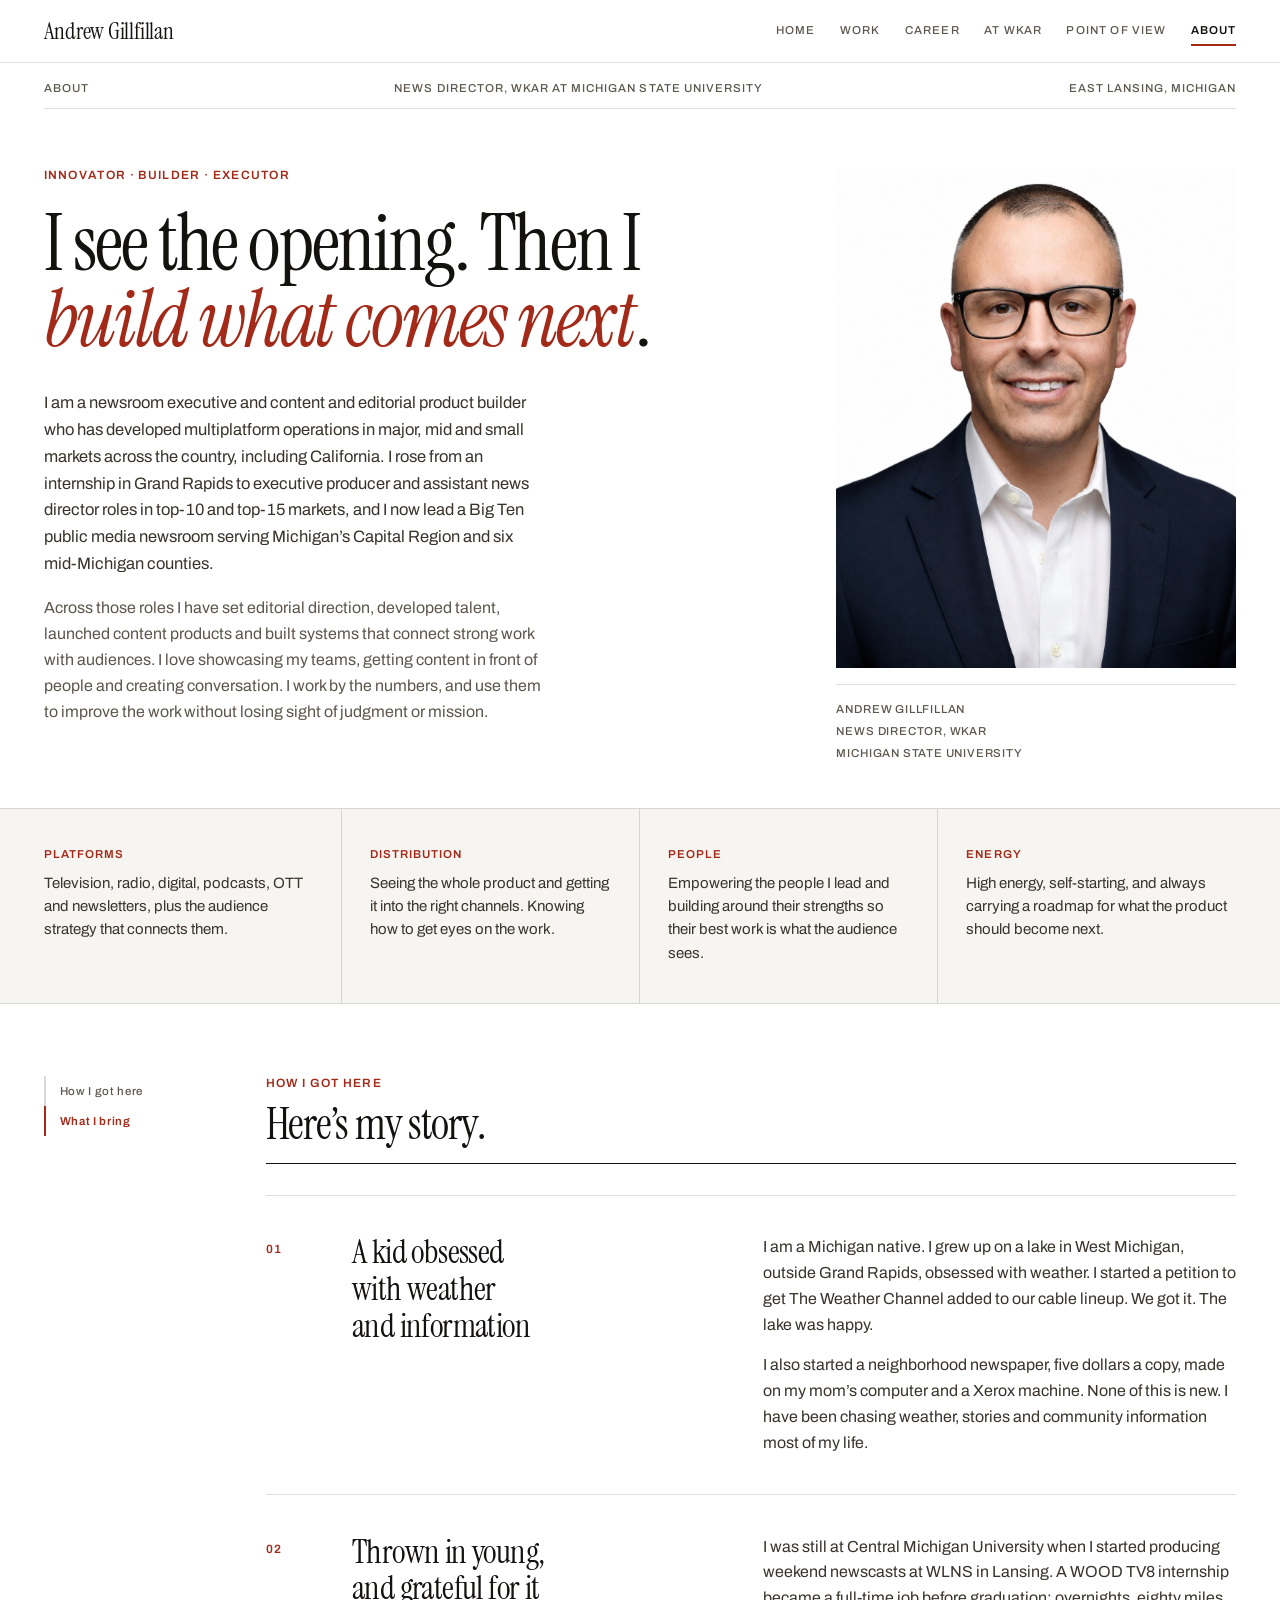
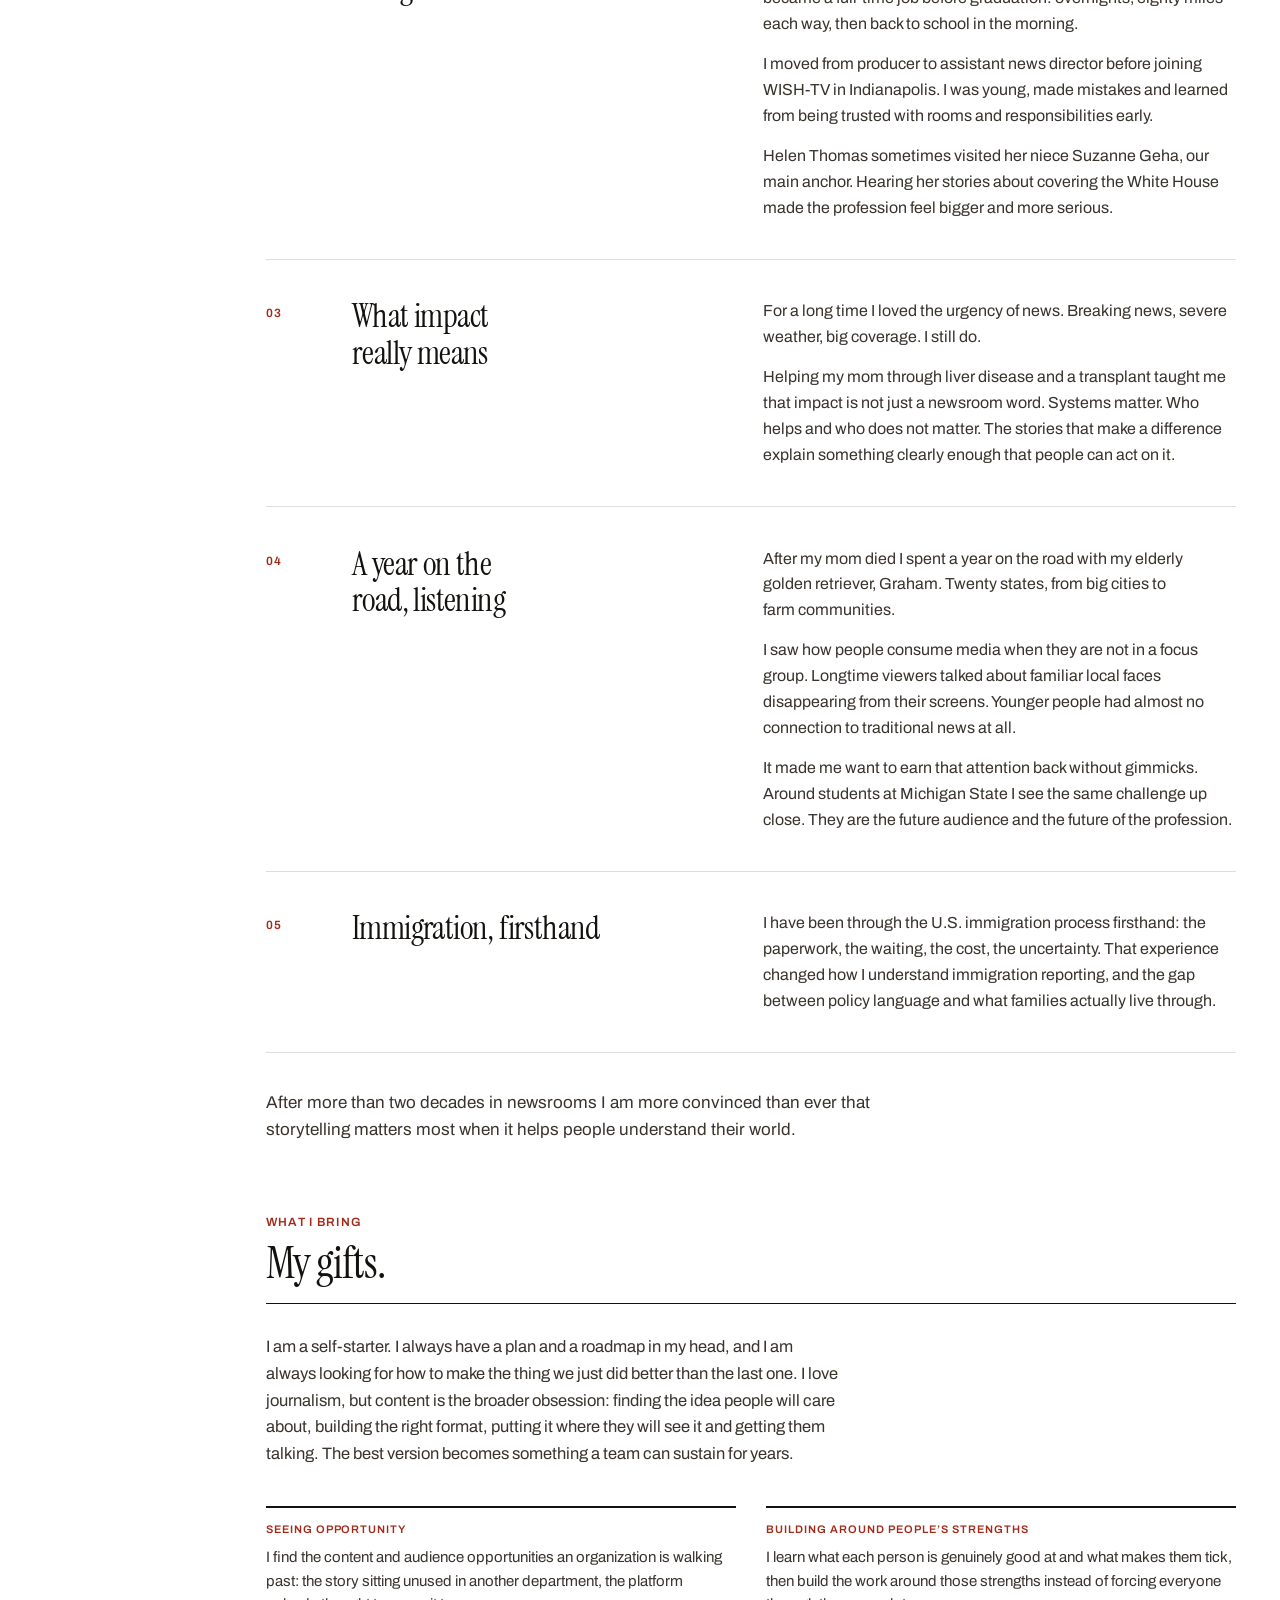
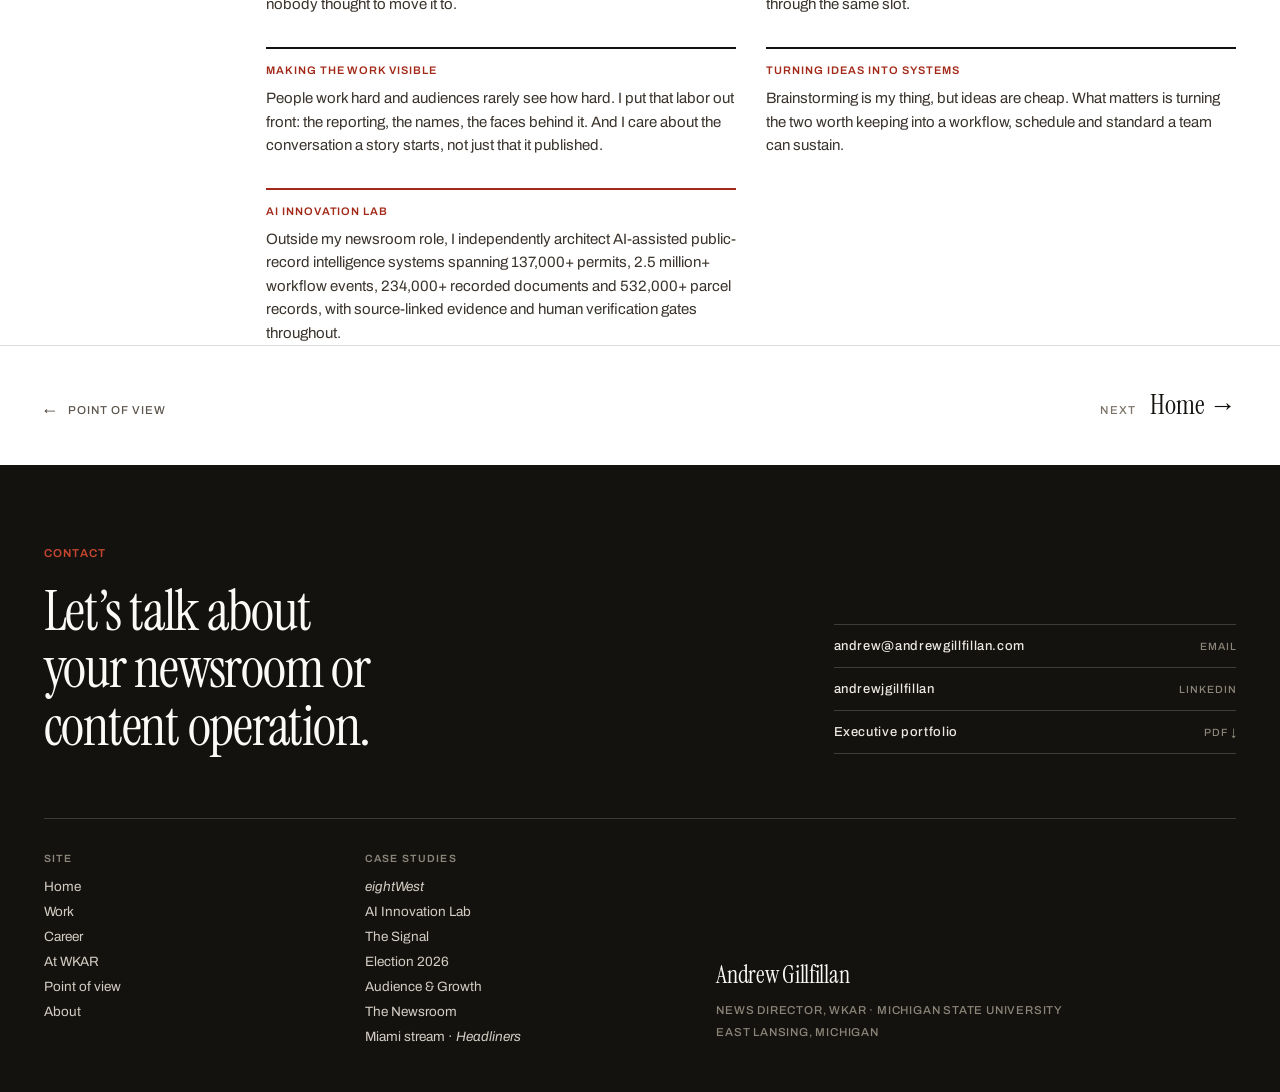
==== commit 94859679: "Synchronize public AI system metrics" ====
--- a/about.html
+++ b/about.html
@@ -42,7 +42,7 @@
 <meta content="https://raw.githubusercontent.com/grahamandgoldadmin/andrewgillfillan-com/main/assets/social/andrew-gillfillan-share.jpg" name="twitter:image"/>
 <link href="apple-touch-icon.png" rel="apple-touch-icon" sizes="180x180"/>
 <link href="site.webmanifest" rel="manifest"/>
-<link href="assets/mobile-site.css?v=5" rel="stylesheet"/>
+<link href="assets/mobile-site.css?v=7" rel="stylesheet"/>
 <script type="application/ld+json">{"@context":"https://schema.org","@type":"ProfilePage","@id":"https://www.andrewgillfillan.com/about.html#profile","url":"https://www.andrewgillfillan.com/about.html","name":"About Andrew Gillfillan","dateModified":"2026-08-24","inLanguage":"en-US","mainEntity":{"@type":"Person","@id":"https://www.andrewgillfillan.com/#andrew-gillfillan","name":"Andrew Gillfillan","alternateName":["Andy Gillfillan","Andrew J. Gillfillan"],"givenName":"Andrew","jobTitle":["News Director","Newsroom Executive","Content and Editorial Product Builder"],"email":"mailto:andrew@andrewgillfillan.com","url":"https://www.andrewgillfillan.com/","image":"https://www.andrewgillfillan.com/assets/andrew/headshot-web.jpg","description":"Newsroom executive and content and editorial product leader with more than two decades building durable shows, streams, newsletters, teams, audience strategies and reporting products.","sameAs":["https://www.linkedin.com/in/andrewjgillfillan"],"worksFor":{"@type":"Organization","name":"WKAR at Michigan State University","parentOrganization":{"@type":"CollegeOrUniversity","name":"Michigan State University"}},"alumniOf":{"@type":"CollegeOrUniversity","name":"Central Michigan University"},"address":{"@type":"PostalAddress","addressLocality":"East Lansing","addressRegion":"MI","addressCountry":"US"},"hasOccupation":[{"@type":"Occupation","name":"News Director"},{"@type":"Occupation","name":"Newsroom Executive"},{"@type":"Occupation","name":"Content and Editorial Product Builder"}],"knowsAbout":["Content strategy","Content product development","Editorial product development","Multiplatform distribution","Audience development","Digital audience growth","Newsroom leadership","Newsroom transformation","Editorial operations","Talent development","Newsletter strategy","Streaming news","Election coverage","Breaking news","Public media","Data journalism","Public-record systems"]}}</script>
 <meta content="Andrew Gillfillan with breaking-news coverage from Florida, California and Miami" name="twitter:image:alt"/><meta content="https://raw.githubusercontent.com/grahamandgoldadmin/andrewgillfillan-com/main/assets/social/andrew-gillfillan-share.jpg" property="og:image:secure_url"/><meta content="1200" property="og:image:width"/><meta content="630" property="og:image:height"/><meta content="image/jpeg" property="og:image:type"/><style id="ag-production-styles">.ag-skip-link:focus{left:clamp(18px,3.4vw,64px)!important;top:11px!important}
 @media(max-width:700px){[data-section-nav]{display:none!important}}
@@ -187,7 +187,7 @@
 <div style="border-top:2px solid #14120F; padding-top:15px;"><p style="margin:0; font-size:11px; font-weight:600; letter-spacing:.09em; text-transform:uppercase; color:#A32A19;">Building around people’s strengths</p><p style="margin:11px 0 0; font-size:15px; line-height:1.56; color:#39332C;">I learn what each person is genuinely good at and what makes them tick, then build the work around those strengths instead of forcing everyone through the same slot.</p></div>
 <div style="border-top:2px solid #14120F; padding-top:15px;"><p style="margin:0; font-size:11px; font-weight:600; letter-spacing:.09em; text-transform:uppercase; color:#A32A19;">Making the work visible</p><p style="margin:11px 0 0; font-size:15px; line-height:1.56; color:#39332C;">People work hard and audiences rarely see how hard. I put that labor out front: the reporting, the names, the faces behind it. And I care about the conversation a story starts, not just that it published.</p></div>
 <div style="border-top:2px solid #14120F; padding-top:15px;"><p style="margin:0; font-size:11px; font-weight:600; letter-spacing:.09em; text-transform:uppercase; color:#A32A19;">Turning ideas into systems</p><p style="margin:11px 0 0; font-size:15px; line-height:1.56; color:#39332C;">Brainstorming is my thing, but ideas are cheap. What matters is turning the two worth keeping into a workflow, schedule and standard a team can sustain.</p></div>
-<div style="border-top:2px solid #A32A19; padding-top:15px;"><p style="margin:0; font-size:11px; font-weight:600; letter-spacing:.09em; text-transform:uppercase; color:#A32A19;">AI Innovation Lab</p><p style="margin:11px 0 0; font-size:15px; line-height:1.56; color:#39332C;">On nights and weekends, entirely outside WKAR, I build scrapers, agenda trackers and source-linked public-record pipelines. One has pulled and automatically cleaned more than 130,000 permits for data journalism. AI can accelerate research; journalists still verify, find the human perspective and explain the impact.</p></div>
+<div style="border-top:2px solid #A32A19; padding-top:15px;"><p style="margin:0; font-size:11px; font-weight:600; letter-spacing:.09em; text-transform:uppercase; color:#A32A19;">AI Innovation Lab</p><p style="margin:11px 0 0; font-size:15px; line-height:1.56; color:#39332C;">Outside my newsroom role, I independently architect AI-assisted public-record intelligence systems spanning 137,000+ permits, 2.5 million+ workflow events, 234,000+ recorded documents and 532,000+ parcel records, with source-linked evidence and human verification gates throughout.</p></div>
 </div>
 </section>
 </div>
--- a/assets/mobile-site.css
+++ b/assets/mobile-site.css
@@ -288,6 +288,10 @@
 
   body.ag-page-home .ag-home-selected-grid {
     scroll-padding-inline: var(--ag-mobile-pad);
+  }
+
+  body.ag-page-home .ag-mobile-proof-card figcaption {
+    display: none !important;
   }
 
   body.ag-page-home main .ag-home-selected-work .ag-home-selected-grid > a,
@@ -2297,6 +2301,52 @@
   body.ag-page-home .ag-home-selected-grid .ag-signal-collage img,
   body.ag-page-home .ag-home-selected-grid .ag-election-collage img {
     aspect-ratio: auto !important;
+  }
+
+  body.ag-page-home .ag-home-selected-grid .ag-home-signal-identities {
+    grid-template-columns: repeat(2, minmax(0, 1fr)) !important;
+    grid-template-rows: minmax(0, 1fr) !important;
+    aspect-ratio: 16 / 9 !important;
+  }
+
+  body.ag-page-home .ag-home-selected-grid .ag-home-signal-identities > div {
+    min-width: 0 !important;
+    padding: 14px 8px !important;
+  }
+
+  body.ag-page-home .ag-home-selected-grid .ag-home-signal-identities > div:nth-child(2) {
+    border-top: 0 !important;
+    border-left: 1px solid rgba(20, 18, 15, .14) !important;
+  }
+
+  body.ag-page-home .ag-home-selected-grid .ag-home-signal-identities img {
+    width: 82% !important;
+    max-height: 72% !important;
+    object-fit: contain !important;
+  }
+
+  body.ag-page-work .ag-signal-collage {
+    grid-template-columns: 1.22fr .78fr !important;
+    grid-template-rows: minmax(0, 1fr) !important;
+    aspect-ratio: 16 / 9 !important;
+  }
+
+  body.ag-page-work .ag-signal-collage img:first-of-type {
+    grid-column: 1 !important;
+    grid-row: 1 !important;
+  }
+
+  body.ag-page-work .ag-signal-collage img:nth-of-type(2) {
+    grid-column: 2 !important;
+    grid-row: 1 !important;
+    padding: 16px 10px !important;
+    object-fit: contain !important;
+    object-position: center !important;
+    background: #eaf3da !important;
+  }
+
+  body.ag-page-work .ag-signal-collage img:nth-of-type(3) {
+    display: none !important;
   }
 
   html body.ag-page-home main .ag-home-selected-work .ag-home-selected-grid > a.ag-home-redundant-audience-card {
